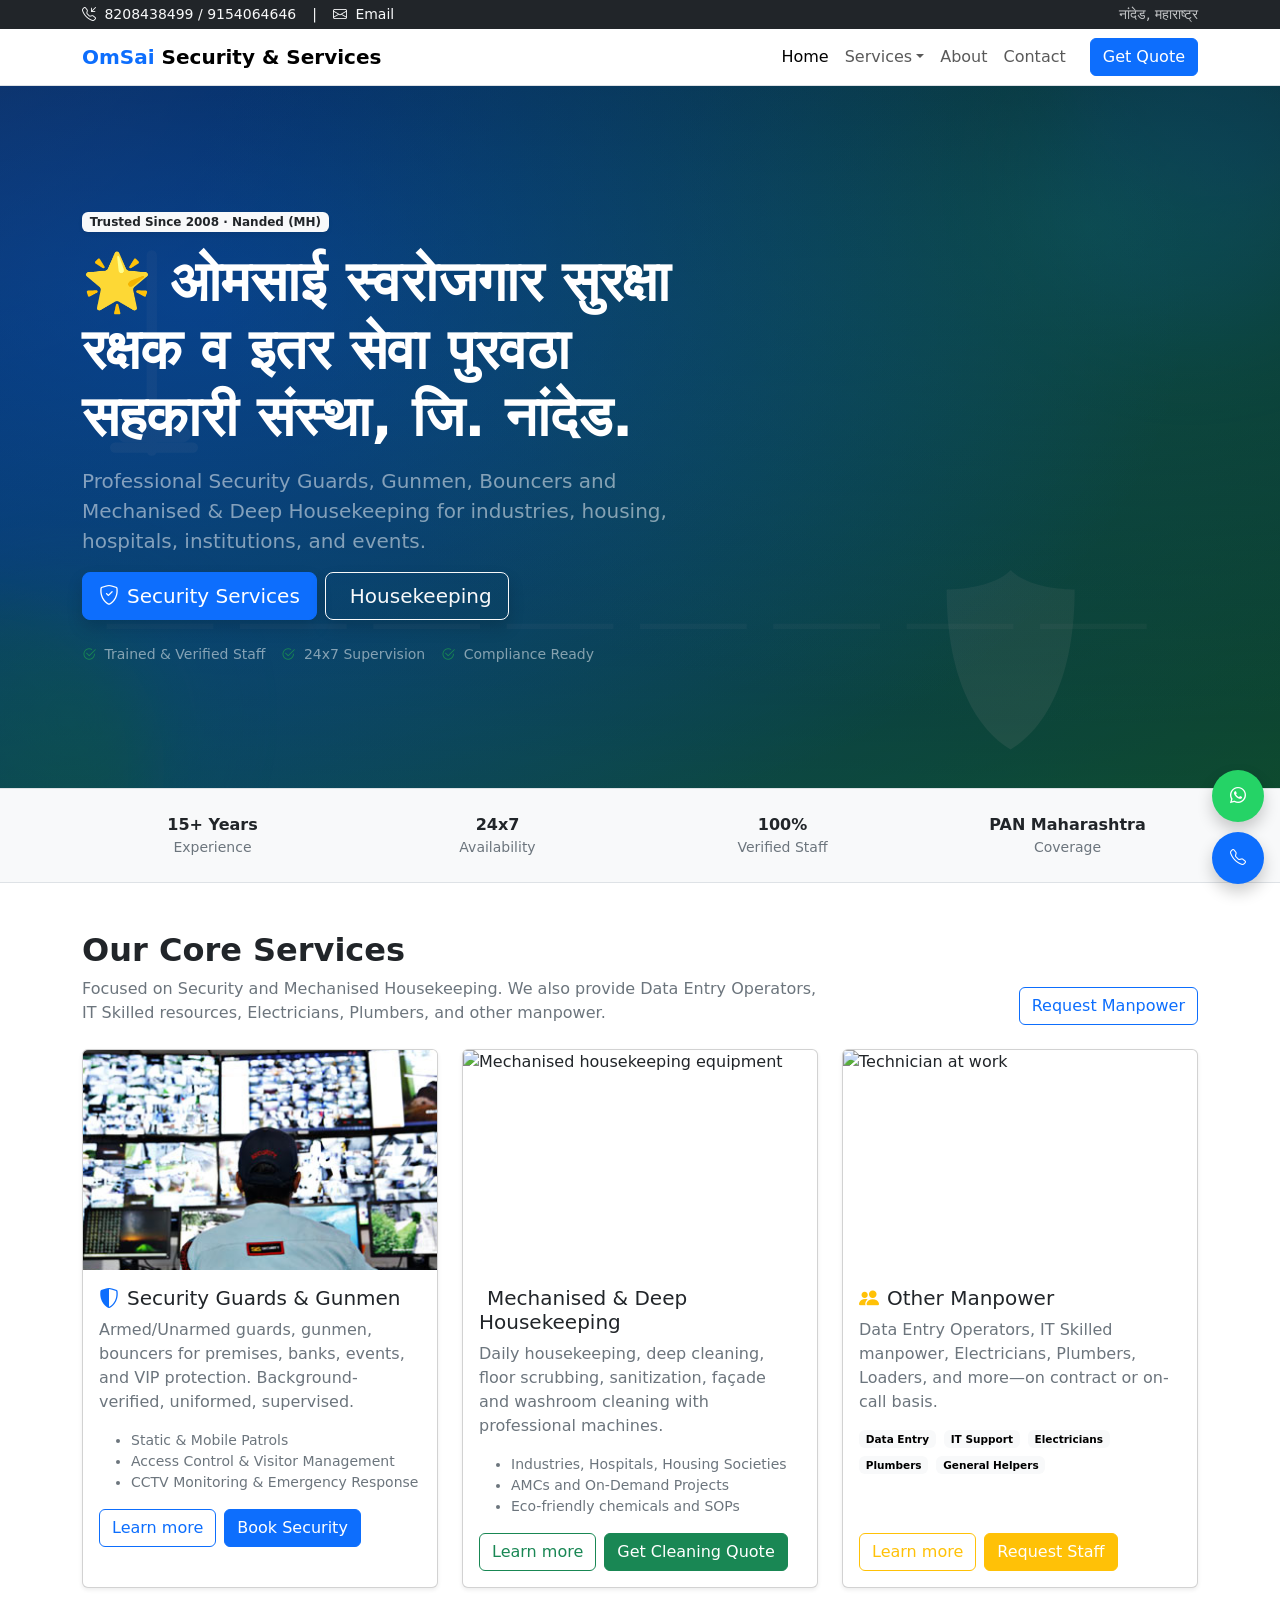
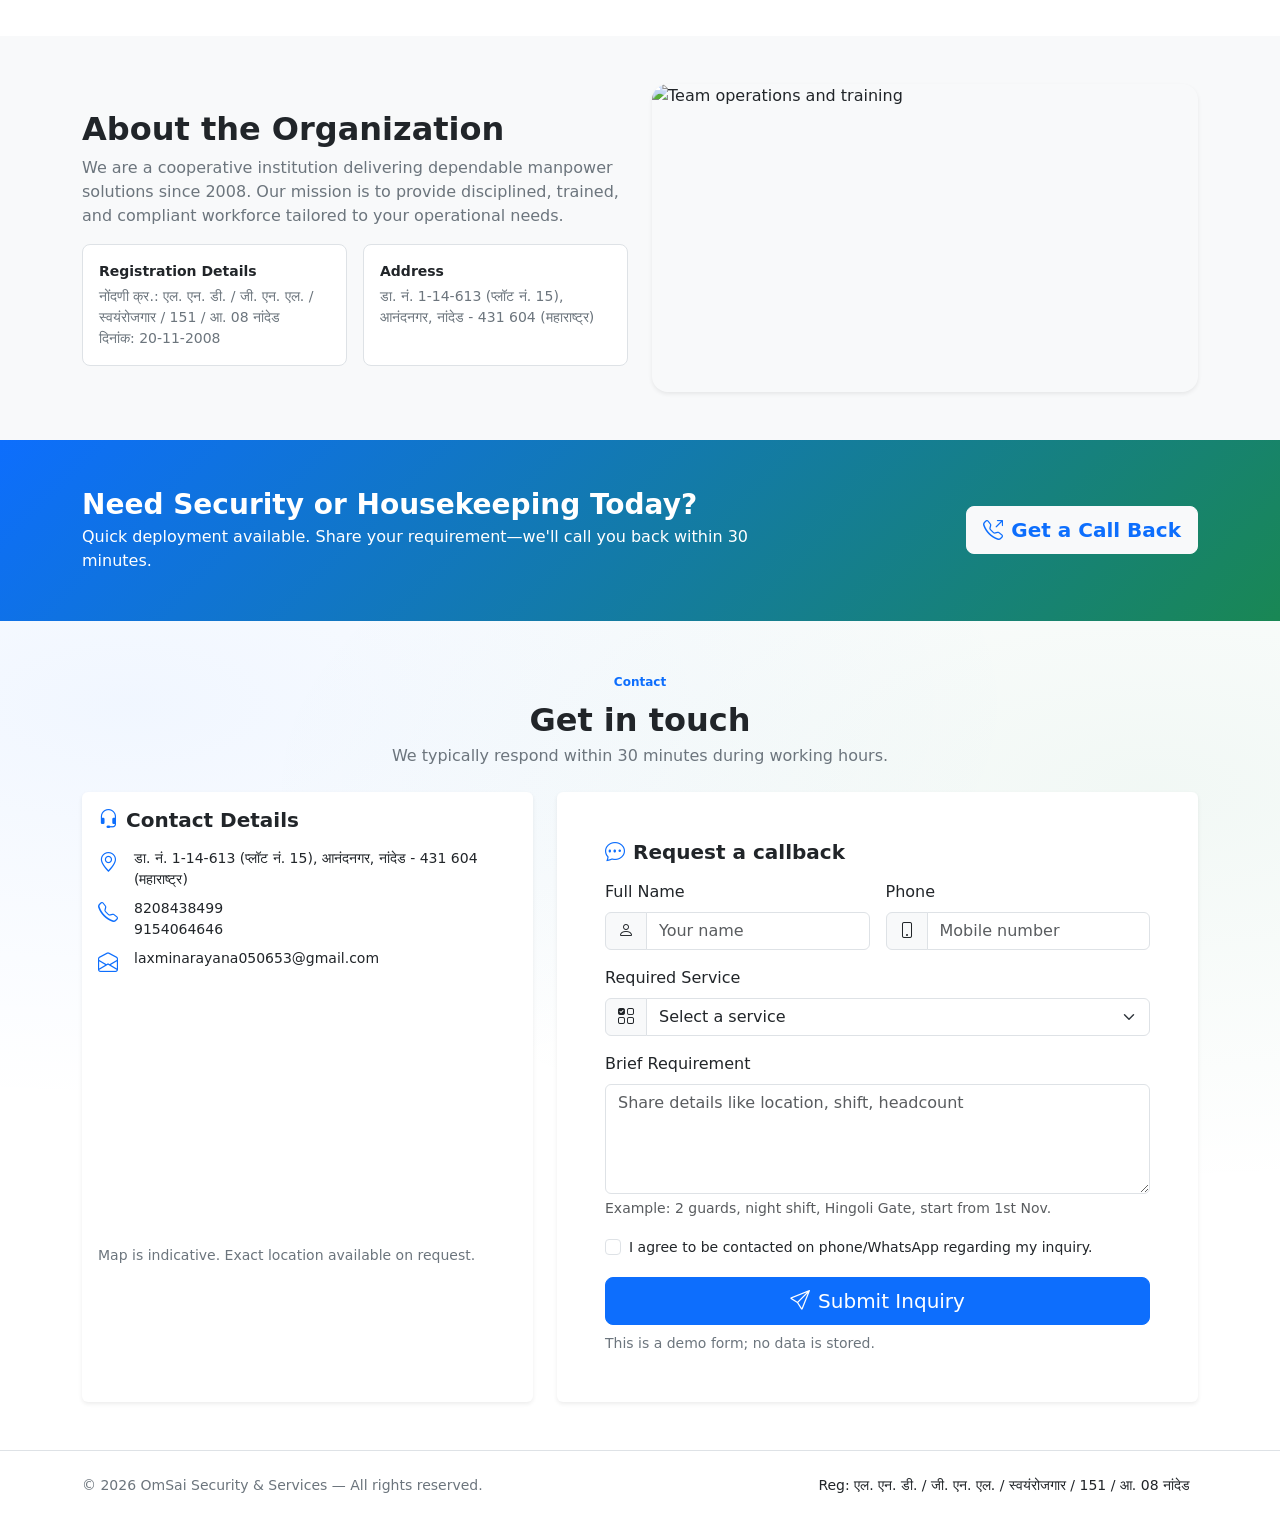
==== index.html @ 0d2f10e4 "Initial commit: OmSai Security & Services website" ====
<!doctype html>
<html lang="en">
  <head>
    <meta charset="utf-8">
    <meta name="viewport" content="width=device-width, initial-scale=1">
    <title>ओमसाई स्वरोजगार सुरक्षा रक्षक संस्था | Security & Housekeeping</title>
    <meta name="description" content="Manpower supply for Security Guards, Gunmen, Bouncers, Mechanised & Deep Housekeeping, Data Entry Operators, IT Skilled, Electricians, Plumbers, and more in Nanded, Maharashtra.">
    <meta name="author" content="OmSai Swarojgar Suraksha Rakshak Co-op, Nanded">

    <!-- Open Graph -->
    <meta property="og:title" content="ओमसाई स्वरोजगार सुरक्षा रक्षक व इतर सेवा" />
    <meta property="og:description" content="Trusted Security & Mechanised Housekeeping services. Nanded, Maharashtra." />
    <meta property="og:type" content="website" />
    <meta property="og:image" content="https://images.unsplash.com/photo-1521550837150-9a31ab7a2e66?q=80&w=1600&auto=format&fit=crop" />

    <link rel="icon" href="https://cdn.jsdelivr.net/gh/twitter/twemoji@14.0.2/assets/svg/2728.svg">

    <!-- Bootstrap CSS -->
    <link href="https://cdn.jsdelivr.net/npm/bootstrap@5.3.3/dist/css/bootstrap.min.css" rel="stylesheet" integrity="sha384-QWTKZyjpPEjISv5WaRU9OFeRpok6YctnYmDr5pNlyT2bRjXh0JMhjY6hW+ALEwIH" crossorigin="anonymous">
    <!-- Bootstrap Icons -->
    <link rel="stylesheet" href="https://cdn.jsdelivr.net/npm/bootstrap-icons@1.11.3/font/bootstrap-icons.css">
    <!-- Custom Styles -->
    <link rel="stylesheet" href="assets/css/styles.css">
  </head>
  <body>
    <!-- Top Bar -->
    <div class="bg-dark text-light small py-1">
      <div class="container d-flex flex-wrap justify-content-between align-items-center gap-2">
        <div class="d-flex align-items-center gap-3">
          <span><i class="bi bi-telephone-inbound me-1"></i> 8208438499 / 9154064646</span>
          <span class="d-none d-sm-inline">|</span>
          <a class="link-light text-decoration-none" href="mailto:laxminarayana050653@gmail.com"><i class="bi bi-envelope me-1"></i> Email</a>
        </div>
        <div class="text-end">
          <span class="opacity-75">नांदेड, महाराष्ट्र</span>
        </div>
      </div>
    </div>

    <!-- Navbar -->
    <nav class="navbar navbar-expand-lg navbar-light bg-white border-bottom sticky-top nav-glass">
      <div class="container">
        <a class="navbar-brand fw-bold" href="#">
          <span class="text-primary">OmSai</span> Security & Services
        </a>
        <button class="navbar-toggler" type="button" data-bs-toggle="collapse" data-bs-target="#nav" aria-controls="nav" aria-expanded="false" aria-label="Toggle navigation">
          <span class="navbar-toggler-icon"></span>
        </button>
        <div class="collapse navbar-collapse" id="nav">
          <ul class="navbar-nav ms-auto mb-2 mb-lg-0">
            <li class="nav-item"><a class="nav-link active" href="#home">Home</a></li>
            <li class="nav-item dropdown">
              <a class="nav-link dropdown-toggle" href="#" role="button" data-bs-toggle="dropdown" aria-expanded="false">Services</a>
              <ul class="dropdown-menu">
                <li><a class="dropdown-item" href="security.html">Security Guards & Gunmen</a></li>
                <li><a class="dropdown-item" href="housekeeping.html">Mechanised & Deep Housekeeping</a></li>
                <li><a class="dropdown-item" href="other-manpower.html">Other Manpower</a></li>
              </ul>
            </li>
            <li class="nav-item"><a class="nav-link" href="#about">About</a></li>
            <li class="nav-item"><a class="nav-link" href="#contact">Contact</a></li>
          </ul>
          <a href="#contact" class="btn btn-primary ms-lg-3">Get Quote</a>
        </div>
      </div>
    </nav>

    <!-- Hero -->
    <section id="home" class="hero position-relative overflow-hidden d-flex align-items-center">
      <div class="container position-relative">
        <div class="row align-items-center g-4">
          <div class="col-lg-8 col-xl-7">
            <span class="badge text-bg-light text-dark mb-3 shadow-sm">Trusted Since 2008 · Nanded (MH)</span>
            <h1 class="display-4 fw-bold lh-tight text-white">
              🌟 ओमसाई स्वरोजगार सुरक्षा रक्षक व इतर सेवा पुरवठा सहकारी संस्था, जि. नांदेड.
            </h1>
            <p class="lead text-white-50 mt-3">
              Professional Security Guards, Gunmen, Bouncers and Mechanised & Deep Housekeeping for industries, housing, hospitals, institutions, and events.
            </p>
            <div class="d-flex flex-wrap gap-2 mt-3">
              <a href="#services" class="btn btn-primary btn-lg shadow"><i class="bi bi-shield-check me-2"></i>Security Services</a>
              <a href="#services" class="btn btn-outline-light btn-lg shadow"><i class="bi bi-broom me-2"></i>Housekeeping</a>
            </div>
            <div class="d-flex flex-wrap gap-3 mt-4 text-white-50 small">
              <span><i class="bi bi-check2-circle text-success me-1"></i> Trained & Verified Staff</span>
              <span><i class="bi bi-check2-circle text-success me-1"></i> 24x7 Supervision</span>
              <span><i class="bi bi-check2-circle text-success me-1"></i> Compliance Ready</span>
            </div>
          </div>
        </div>
      </div>
      <div class="hero-overlay"></div>
      <div class="shape shape-1"></div>
      <div class="shape shape-2"></div>
    </section>

    <!-- Trust Bar -->
    <section class="py-4 bg-light border-top border-bottom">
      <div class="container">
        <div class="row text-center g-4">
          <div class="col-6 col-md-3"><div class="fw-bold">15+ Years</div><div class="text-secondary small">Experience</div></div>
          <div class="col-6 col-md-3"><div class="fw-bold">24x7</div><div class="text-secondary small">Availability</div></div>
          <div class="col-6 col-md-3"><div class="fw-bold">100%</div><div class="text-secondary small">Verified Staff</div></div>
          <div class="col-6 col-md-3"><div class="fw-bold">PAN Maharashtra</div><div class="text-secondary small">Coverage</div></div>
        </div>
      </div>
    </section>

    <!-- Services -->
    <section id="services" class="py-5">
      <div class="container">
        <div class="row align-items-end mb-4">
          <div class="col-lg-8">
            <h2 class="fw-bold">Our Core Services</h2>
            <p class="text-secondary mb-0">Focused on Security and Mechanised Housekeeping. We also provide Data Entry Operators, IT Skilled resources, Electricians, Plumbers, and other manpower.</p>
          </div>
          <div class="col-lg-4 text-lg-end mt-3 mt-lg-0">
            <a href="#contact" class="btn btn-outline-primary">Request Manpower</a>
          </div>
        </div>

        <div class="row g-4">
          <!-- Security -->
          <div class="col-md-6 col-xl-4">
            <div class="card h-100 shadow-sm service-card">
              <img src="assets/images/security-card-image.jpg" class="card-img-top" alt="Security guard with radio on duty">
              <div class="card-body">
                <h5 class="card-title"><i class="bi bi-shield-shaded text-primary me-2"></i>Security Guards & Gunmen</h5>
                <p class="card-text text-secondary">Armed/Unarmed guards, gunmen, bouncers for premises, banks, events, and VIP protection. Background-verified, uniformed, supervised.</p>
                <ul class="small text-secondary mb-3">
                  <li>Static & Mobile Patrols</li>
                  <li>Access Control & Visitor Management</li>
                  <li>CCTV Monitoring & Emergency Response</li>
                </ul>
                <div class="d-flex gap-2">
                  <a href="security.html" class="btn btn-outline-primary">Learn more</a>
                  <a href="#contact" class="btn btn-primary">Book Security</a>
                </div>
              </div>
            </div>
          </div>

          <!-- Housekeeping -->
          <div class="col-md-6 col-xl-4">
            <div class="card h-100 shadow-sm service-card">
              <img src="https://images.unsplash.com/photo-1581578731548-c64695cc6952?q=80&w=1600&auto=format&fit=crop" class="card-img-top" alt="Mechanised housekeeping equipment">
              <div class="card-body">
                <h5 class="card-title"><i class="bi bi-broom text-success me-2"></i>Mechanised & Deep Housekeeping</h5>
                <p class="card-text text-secondary">Daily housekeeping, deep cleaning, floor scrubbing, sanitization, façade and washroom cleaning with professional machines.</p>
                <ul class="small text-secondary mb-3">
                  <li>Industries, Hospitals, Housing Societies</li>
                  <li>AMCs and On-Demand Projects</li>
                  <li>Eco-friendly chemicals and SOPs</li>
                </ul>
                <div class="d-flex gap-2">
                  <a href="housekeeping.html" class="btn btn-outline-success">Learn more</a>
                  <a href="#contact" class="btn btn-success">Get Cleaning Quote</a>
                </div>
              </div>
            </div>
          </div>

          <!-- Other Manpower -->
          <div class="col-md-6 col-xl-4">
            <div class="card h-100 shadow-sm service-card">
              <img src="https://images.unsplash.com/photo-1503387762-592deb58ef4e?auto=format&fit=crop&w=1600&q=80" class="card-img-top" alt="Technician at work">
              <div class="card-body d-flex flex-column">
                <h5 class="card-title"><i class="bi bi-people-fill text-warning me-2"></i>Other Manpower</h5>
                <p class="card-text text-secondary">Data Entry Operators, IT Skilled manpower, Electricians, Plumbers, Loaders, and more—on contract or on-call basis.</p>
                <div class="d-flex flex-wrap gap-2 small mb-3">
                  <span class="badge text-bg-light">Data Entry</span>
                  <span class="badge text-bg-light">IT Support</span>
                  <span class="badge text-bg-light">Electricians</span>
                  <span class="badge text-bg-light">Plumbers</span>
                  <span class="badge text-bg-light">General Helpers</span>
                </div>
                <div class="mt-auto d-flex gap-2">
                  <a href="other-manpower.html" class="btn btn-outline-warning">Learn more</a>
                  <a href="#contact" class="btn btn-warning text-white">Request Staff</a>
                </div>
              </div>
            </div>
          </div>
        </div>
      </div>
    </section>

    <!-- About / Credentials -->
    <section id="about" class="py-5 bg-light">
      <div class="container">
        <div class="row g-4 align-items-center">
          <div class="col-lg-6">
            <h2 class="fw-bold">About the Organization</h2>
            <p class="text-secondary">We are a cooperative institution delivering dependable manpower solutions since 2008. Our mission is to provide disciplined, trained, and compliant workforce tailored to your operational needs.</p>
            <div class="row g-3 small">
              <div class="col-sm-6">
                <div class="p-3 rounded-3 bg-white border h-100">
                  <div class="fw-semibold">Registration Details</div>
                  <div class="text-secondary mt-1">नोंदणी क्र.: एल. एन. डी. / जी. एन. एल. / स्वयंरोजगार / 151 / आ. 08 नांदेड</div>
                  <div class="text-secondary">दिनांक: 20-11-2008</div>
                </div>
              </div>
              <div class="col-sm-6">
                <div class="p-3 rounded-3 bg-white border h-100">
                  <div class="fw-semibold">Address</div>
                  <div class="text-secondary mt-1">डा. नं. 1-14-613 (प्लॉट नं. 15), आनंदनगर, नांदेड - 431 604 (महाराष्ट्र)</div>
                </div>
              </div>
            </div>
          </div>
          <div class="col-lg-6">
            <div class="ratio ratio-16x9 rounded-4 shadow-sm">
              <img src="https://images.unsplash.com/photo-1521737604893-d14cc237f11d?auto=format&fit=crop&w=1600&q=80" class="img-fluid w-100 h-100 object-fit-cover rounded-4" alt="Team operations and training">
            </div>
          </div>
        </div>
      </div>
    </section>

    <!-- CTA -->
    <section class="py-5 position-relative text-white cta-strip">
      <div class="container">
        <div class="row align-items-center g-3">
          <div class="col-lg-8">
            <h3 class="fw-bold mb-1">Need Security or Housekeeping Today?</h3>
            <p class="mb-0">Quick deployment available. Share your requirement—we'll call you back within 30 minutes.</p>
          </div>
          <div class="col-lg-4 text-lg-end">
            <a href="#contact" class="btn btn-light btn-lg text-primary fw-semibold"><i class="bi bi-telephone-outbound me-2"></i>Get a Call Back</a>
          </div>
        </div>
      </div>
    </section>

    <!-- Contact -->
    <section id="contact" class="py-5 contact-section">
      <div class="container">
        <div class="text-center mb-4">
          <span class="badge rounded-pill text-bg-primary-subtle text-primary">Contact</span>
          <h2 class="fw-bold mt-2 mb-1">Get in touch</h2>
          <p class="text-secondary mb-0">We typically respond within 30 minutes during working hours.</p>
        </div>
        <div class="row g-4 align-items-stretch">
          <div class="col-lg-5">
            <div class="card border-0 shadow-sm h-100 card-lift">
              <div class="card-body">
                <h5 class="fw-semibold mb-3"><i class="bi bi-headset me-2 text-primary"></i>Contact Details</h5>
                <ul class="list-unstyled list-contacts small mb-4">
                  <li class="d-flex gap-3 align-items-start">
                    <i class="bi bi-geo-alt text-primary fs-5"></i>
                    <span>डा. नं. 1-14-613 (प्लॉट नं. 15), आनंदनगर, नांदेड - 431 604 (महाराष्ट्र)</span>
                  </li>
                  <li class="d-flex gap-3 align-items-start mt-2">
                    <i class="bi bi-telephone text-primary fs-5"></i>
                    <span>
                      <a href="tel:+918208438499" class="text-decoration-none">8208438499</a><br>
                      <a href="tel:+919154064646" class="text-decoration-none">9154064646</a>
                    </span>
                  </li>
                  <li class="d-flex gap-3 align-items-start mt-2">
                    <i class="bi bi-envelope-open text-primary fs-5"></i>
                    <a href="mailto:laxminarayana050653@gmail.com" class="text-decoration-none">laxminarayana050653@gmail.com</a>
                  </li>
                </ul>
                <div class="ratio ratio-16x9 rounded-3 overflow-hidden">
                  <iframe title="Nanded location" loading="lazy" referrerpolicy="no-referrer-when-downgrade" src="https://www.google.com/maps?q=Nanded%2C%20Maharashtra&output=embed"></iframe>
                </div>
                <div class="small text-secondary mt-2">Map is indicative. Exact location available on request.</div>
              </div>
            </div>
          </div>
          <div class="col-lg-7">
            <div class="card border-0 shadow-sm h-100 card-lift">
              <div class="card-body p-4 p-lg-5">
                <h5 class="fw-semibold mb-3"><i class="bi bi-chat-dots me-2 text-primary"></i>Request a callback</h5>
                <form aria-label="Inquiry form (mock)" novalidate>
                  <div class="row g-3">
                    <div class="col-md-6">
                      <label for="name" class="form-label">Full Name</label>
                      <div class="input-group">
                        <span class="input-group-text"><i class="bi bi-person"></i></span>
                        <input type="text" id="name" class="form-control" placeholder="Your name" required>
                      </div>
                    </div>
                    <div class="col-md-6">
                      <label for="phone" class="form-label">Phone</label>
                      <div class="input-group">
                        <span class="input-group-text"><i class="bi bi-phone"></i></span>
                        <input type="tel" id="phone" class="form-control" placeholder="Mobile number" required>
                      </div>
                    </div>
                    <div class="col-12">
                      <label for="service" class="form-label">Required Service</label>
                      <div class="input-group">
                        <span class="input-group-text"><i class="bi bi-ui-checks-grid"></i></span>
                        <select id="service" class="form-select" required>
                          <option value="" selected disabled>Select a service</option>
                          <option>Security Guards / Gunmen</option>
                          <option>Mechanised Housekeeping</option>
                          <option>Deep Cleaning</option>
                          <option>Data Entry Operator</option>
                          <option>IT Skilled</option>
                          <option>Electrician</option>
                          <option>Plumber</option>
                          <option>Other Manpower</option>
                        </select>
                      </div>
                    </div>
                    <div class="col-12">
                      <label for="message" class="form-label">Brief Requirement</label>
                      <textarea id="message" rows="4" class="form-control" placeholder="Share details like location, shift, headcount"></textarea>
                      <div class="form-text">Example: 2 guards, night shift, Hingoli Gate, start from 1st Nov.</div>
                    </div>
                    <div class="col-12">
                      <div class="form-check">
                        <input class="form-check-input" type="checkbox" value="" id="consent" required>
                        <label class="form-check-label small" for="consent">
                          I agree to be contacted on phone/WhatsApp regarding my inquiry.
                        </label>
                      </div>
                    </div>
                    <div class="col-12 d-grid">
                      <button class="btn btn-primary btn-lg" type="button" onclick="alert('This is a mock form. We will integrate backend later.')">
                        <i class="bi bi-send me-2"></i>Submit Inquiry
                      </button>
                      <div class="small text-secondary mt-2">This is a demo form; no data is stored.</div>
                    </div>
                  </div>
                </form>
              </div>
            </div>
          </div>
        </div>
      </div>
    </section>

    <!-- Footer -->
    <footer class="border-top py-4">
      <div class="container d-flex flex-column flex-md-row justify-content-between align-items-center gap-2">
        <div class="small text-secondary">
          © <span id="year"></span> OmSai Security & Services — All rights reserved.
        </div>
        <div class="small">
          <span class="me-2">Reg: एल. एन. डी. / जी. एन. एल. / स्वयंरोजगार / 151 / आ. 08 नांदेड</span>
        </div>
      </div>
    </footer>

    <!-- Floating Contact Buttons -->
    <div class="floating-contact">
      <a class="fab whatsapp" href="https://wa.me/918208438499" target="_blank" rel="noopener" aria-label="WhatsApp">
        <i class="bi bi-whatsapp"></i>
      </a>
      <a class="fab call" href="tel:+918208438499" aria-label="Call">
        <i class="bi bi-telephone"></i>
      </a>
    </div>

    <!-- Scripts -->
    <script src="https://cdn.jsdelivr.net/npm/bootstrap@5.3.3/dist/js/bootstrap.bundle.min.js" integrity="sha384-YvpcrYf0tY3lHB60NNkmXc5s9fDVZLESaAA55NDzOxhy9GkcIdslK1eN7N6jIeHz" crossorigin="anonymous"></script>
    <script>
      document.getElementById('year').textContent = new Date().getFullYear();
    </script>
  </body>
</html>
---- assets/css/styles.css ----
/* Custom Styles for OmSai Security & Services */

body {
  font-optical-sizing: auto;
}

.hero-bg {
  position: absolute;
  inset: 0;
  background: radial-gradient(1200px 500px at 10% 10%, rgba(13,110,253,0.08), transparent),
              radial-gradient(900px 400px at 90% 20%, rgba(25,135,84,0.08), transparent);
  pointer-events: none;
}

.hero-visual img {
  filter: saturate(1.05) contrast(1.02);
}

.service-card .card-img-top {
  height: 220px;
  object-fit: cover;
}

.cta-strip {
  background: linear-gradient(135deg, #0d6efd, #198754);
}

/* Improve focus visibility */
:focus-visible {
  outline: 3px solid rgba(13,110,253,.4);
  outline-offset: 2px;
}

/* Subtle hover elevation */
.card:hover {
  transform: translateY(-2px);
  transition: transform .2s ease, box-shadow .2s ease;
  box-shadow: 0 .5rem 1rem rgba(0,0,0,.08)!important;
}

/* Small utility tweaks */
.object-fit-cover {
  object-fit: cover;
}

/* Contact section styling */
.contact-section {
  background: radial-gradient(900px 400px at 10% 10%, rgba(13,110,253,.06), transparent),
              radial-gradient(900px 400px at 90% 20%, rgba(25,135,84,.06), transparent);
}
.card-lift {
  transition: transform .2s ease, box-shadow .2s ease;
}
.card-lift:hover {
  transform: translateY(-2px);
  box-shadow: 0 1rem 2rem rgba(0,0,0,.08)!important;
}
.list-contacts a { color: inherit; }
.list-contacts a:hover { color: #0d6efd; }

/* Modern hero */
.hero {
  min-height: 78vh;
  padding: 6rem 0;
  background-image: url('../images/hero-banner.svg');
  background-size: cover;
  background-position: center;
  position: relative;
}
.hero-overlay {
  position: absolute;
  inset: 0;
  background: radial-gradient(1000px 600px at 15% 30%, rgba(13,110,253,.35), transparent),
              radial-gradient(900px 500px at 85% 20%, rgba(25,135,84,.32), transparent),
              linear-gradient(to bottom, rgba(0,0,0,.55), rgba(0,0,0,.35));
  pointer-events: none;
  z-index: 1;
}
.shape {
  position: absolute;
  border-radius: 999px;
  filter: blur(50px);
  opacity: .35;
  z-index: 0;
}
.shape-1 { width: 300px; height: 300px; background: #0d6efd; top: -60px; right: -60px; }
.shape-2 { width: 220px; height: 220px; background: #198754; bottom: -40px; left: -40px; }

/* Glass navbar */
.nav-glass {
  background: rgba(255,255,255,.8)!important;
  backdrop-filter: saturate(120%) blur(8px);
}

/* Floating contact buttons */
.floating-contact { position: fixed; right: 16px; bottom: 16px; z-index: 1050; display: flex; flex-direction: column; gap: 10px; }
.fab { width: 52px; height: 52px; display: grid; place-items: center; border-radius: 50%; color: #fff; text-decoration: none; box-shadow: 0 .5rem 1rem rgba(0,0,0,.2); transition: transform .2s ease; }
.fab:hover { transform: translateY(-2px); }
.fab.whatsapp { background: #25D366; }
.fab.call { background: #0d6efd; }

/* Simple reveal */
@keyframes fadeUp { from { opacity: 0; transform: translateY(8px);} to { opacity: 1; transform: translateY(0);} }
.hero .badge, .hero h1, .hero p, .hero .btn, .hero .text-white-50 { animation: fadeUp .6s ease both; }
.hero h1 { animation-delay: .05s; }
.hero p { animation-delay: .15s; }
.hero .btn { animation-delay: .25s; }
.hero .text-white-50 { animation-delay: .35s; }

/* Ensure hero content sits above overlay */
.hero .container { position: relative; z-index: 2; }

/* Responsive tweaks */
@media (max-width: 576px) {
  .hero { padding: 4rem 0; min-height: 70vh; }
}

/* Sub-hero for inner pages */
.sub-hero {
  min-height: 40vh;
  padding: 3.5rem 0;
  background-image: url('../images/hero-banner.svg');
  background-size: cover;
  background-position: center;
  position: relative;
}
.breadcrumb-light .breadcrumb-item + .breadcrumb-item::before { color: rgba(255,255,255,.7); }
.breadcrumb-light .breadcrumb-item a { color: rgba(255,255,255,.85); }
.breadcrumb-light .breadcrumb-item.active { color: #fff; }
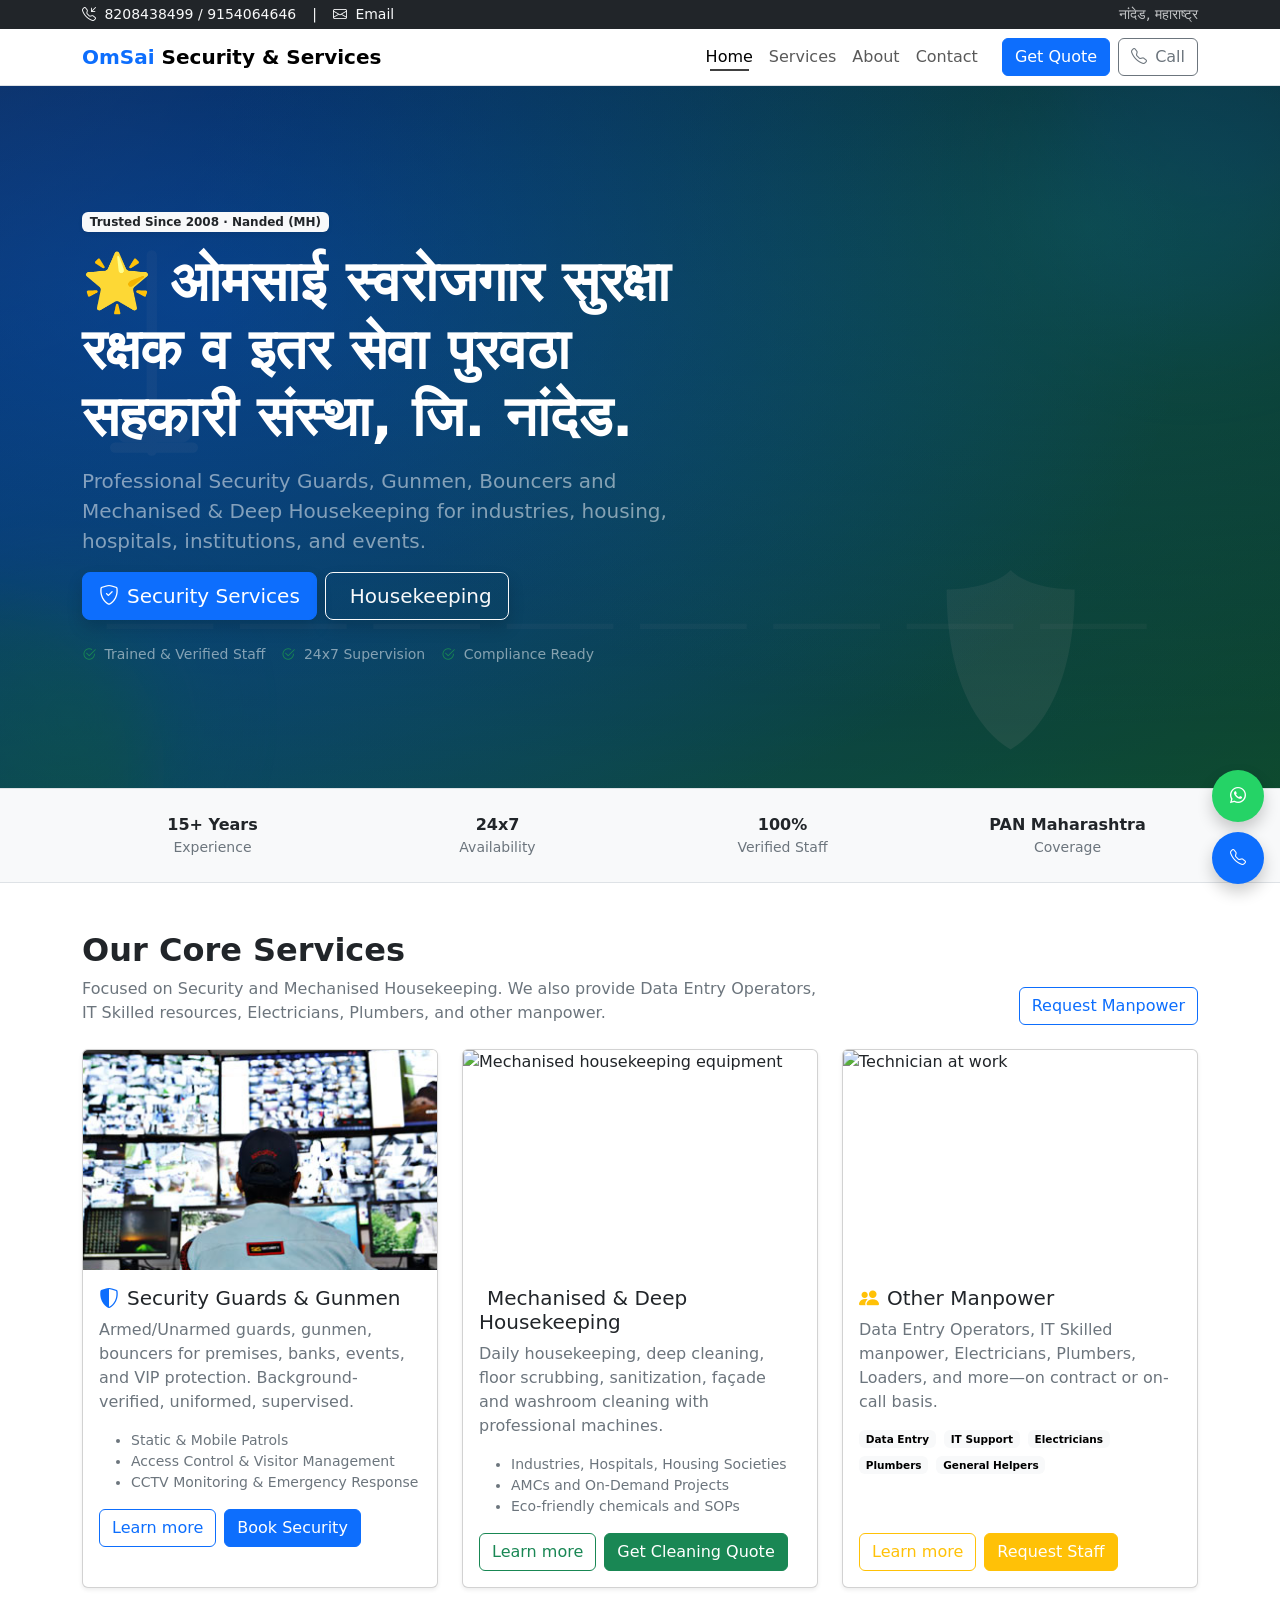
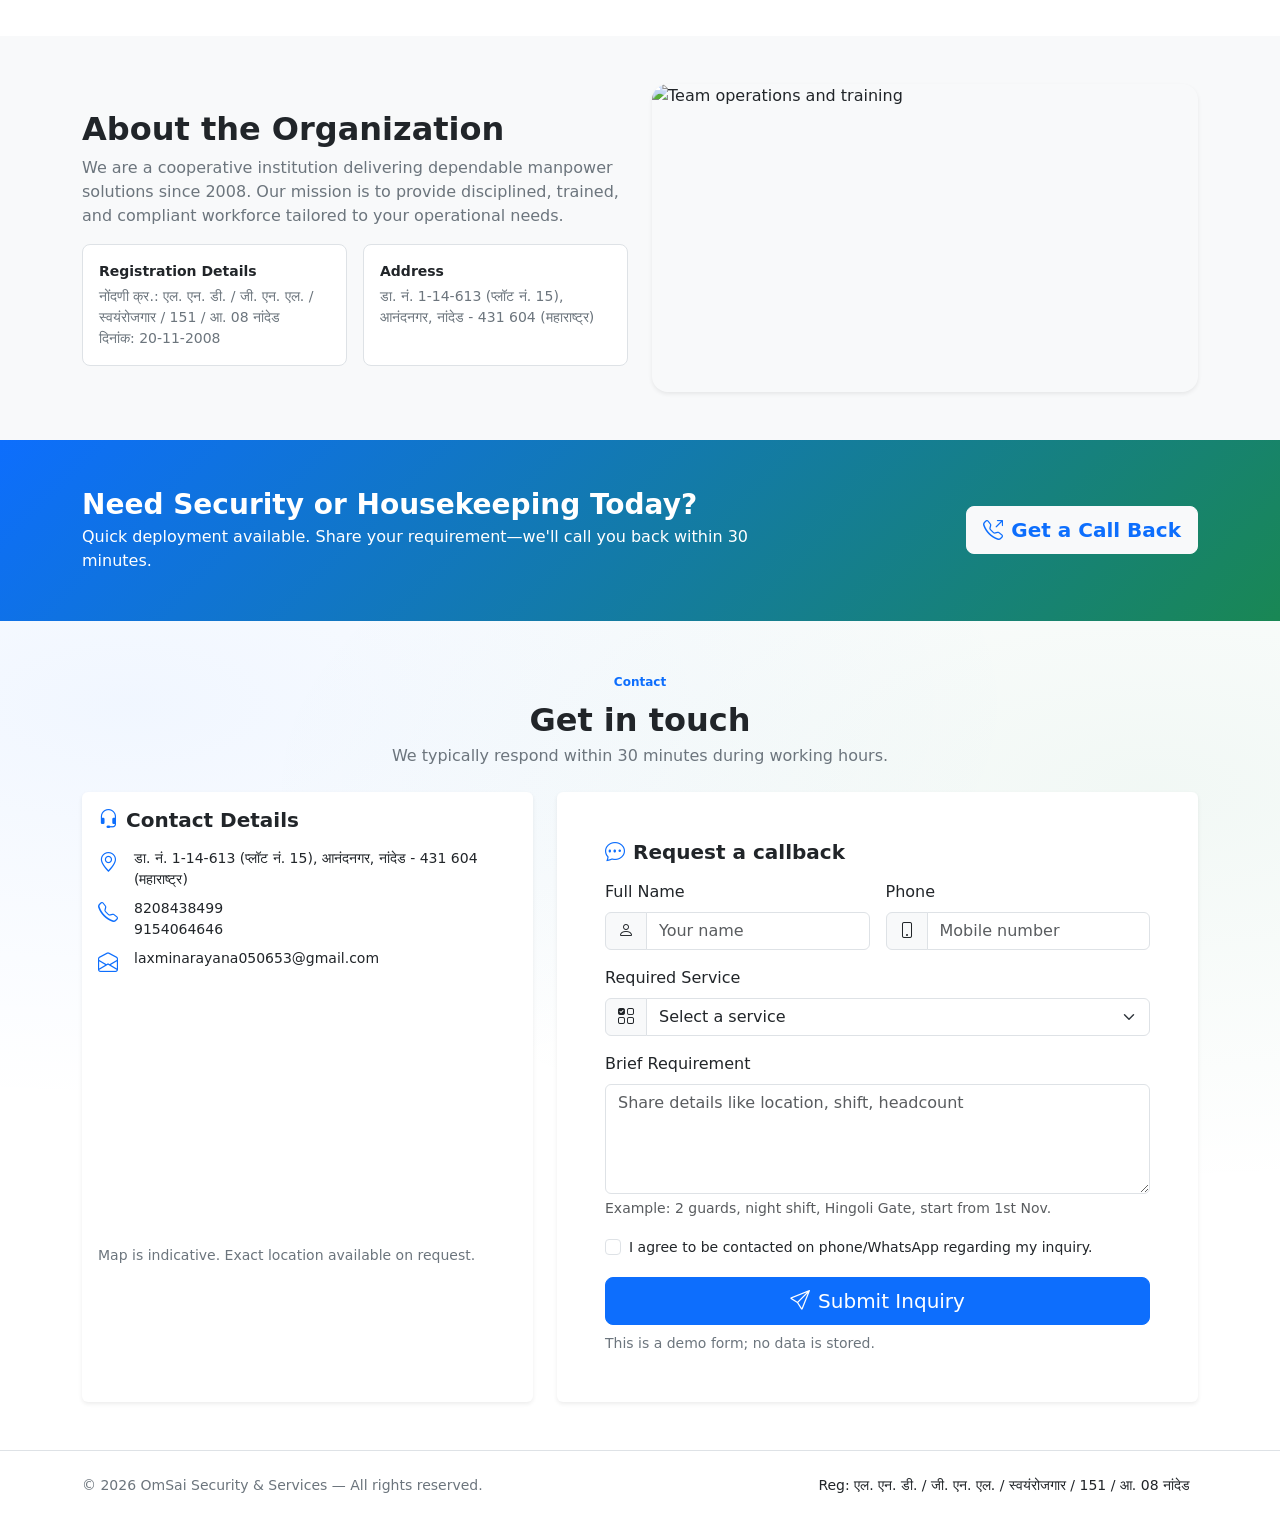
==== commit 822f333c: "Navbar UX improvements, dropdown hover fix, service pages added, local images wired" ====
--- a/index.html
+++ b/index.html
@@ -60,7 +60,10 @@
             <li class="nav-item"><a class="nav-link" href="#about">About</a></li>
             <li class="nav-item"><a class="nav-link" href="#contact">Contact</a></li>
           </ul>
-          <a href="#contact" class="btn btn-primary ms-lg-3">Get Quote</a>
+          <div class="d-flex gap-2 ms-lg-3 mt-3 mt-lg-0">
+            <a href="#contact" class="btn btn-primary">Get Quote</a>
+            <a href="tel:+918208438499" class="btn btn-outline-secondary d-none d-lg-inline-flex"><i class="bi bi-telephone me-2"></i>Call</a>
+          </div>
         </div>
       </div>
     </nav>
@@ -360,6 +363,14 @@
     <script src="https://cdn.jsdelivr.net/npm/bootstrap@5.3.3/dist/js/bootstrap.bundle.min.js" integrity="sha384-YvpcrYf0tY3lHB60NNkmXc5s9fDVZLESaAA55NDzOxhy9GkcIdslK1eN7N6jIeHz" crossorigin="anonymous"></script>
     <script>
       document.getElementById('year').textContent = new Date().getFullYear();
+      // Add shadow on scroll for navbar
+      const nav = document.querySelector('.navbar');
+      const onScroll = () => {
+        if (window.scrollY > 8) { nav.classList.add('navbar-shadow'); }
+        else { nav.classList.remove('navbar-shadow'); }
+      };
+      onScroll();
+      window.addEventListener('scroll', onScroll, { passive: true });
     </script>
   </body>
 </html>
--- a/assets/css/styles.css
+++ b/assets/css/styles.css
@@ -92,6 +92,31 @@
   backdrop-filter: saturate(120%) blur(8px);
 }
 
+/* Navbar UX improvements */
+.navbar .nav-link { position: relative; padding: .5rem .75rem; }
+.navbar .nav-link::after {
+  content: ""; position: absolute; left: .75rem; right: .75rem; bottom: .35rem;
+  height: 2px; background: currentColor; opacity: 0; transform: scaleX(.25); transform-origin: left; transition: all .2s ease;
+}
+.navbar .nav-link:hover::after,
+.navbar .nav-link.active::after { opacity: .75; transform: scaleX(1); }
+
+.navbar .dropdown-menu { border: 0; border-radius: .75rem; box-shadow: 0 .75rem 2rem rgba(0,0,0,.12); padding: .5rem; }
+.navbar .dropdown-item { border-radius: .5rem; }
+.navbar .dropdown-item:hover { background: rgba(13,110,253,.08); }
+
+.navbar-shadow { box-shadow: 0 .5rem 1rem rgba(0,0,0,.08); }
+
+/* Show dropdown on hover for desktop */
+@media (min-width: 992px) {
+  .navbar .dropdown:hover > .dropdown-menu { display: block; }
+  .navbar .dropdown-toggle:after { transition: transform .2s ease; }
+  .navbar .dropdown:hover .dropdown-toggle:after { transform: rotate(180deg); }
+}
+
+/* Ensure dropdown overlays page content */
+.navbar .dropdown-menu { z-index: 1100; }
+
 /* Floating contact buttons */
 .floating-contact { position: fixed; right: 16px; bottom: 16px; z-index: 1050; display: flex; flex-direction: column; gap: 10px; }
 .fab { width: 52px; height: 52px; display: grid; place-items: center; border-radius: 50%; color: #fff; text-decoration: none; box-shadow: 0 .5rem 1rem rgba(0,0,0,.2); transition: transform .2s ease; }
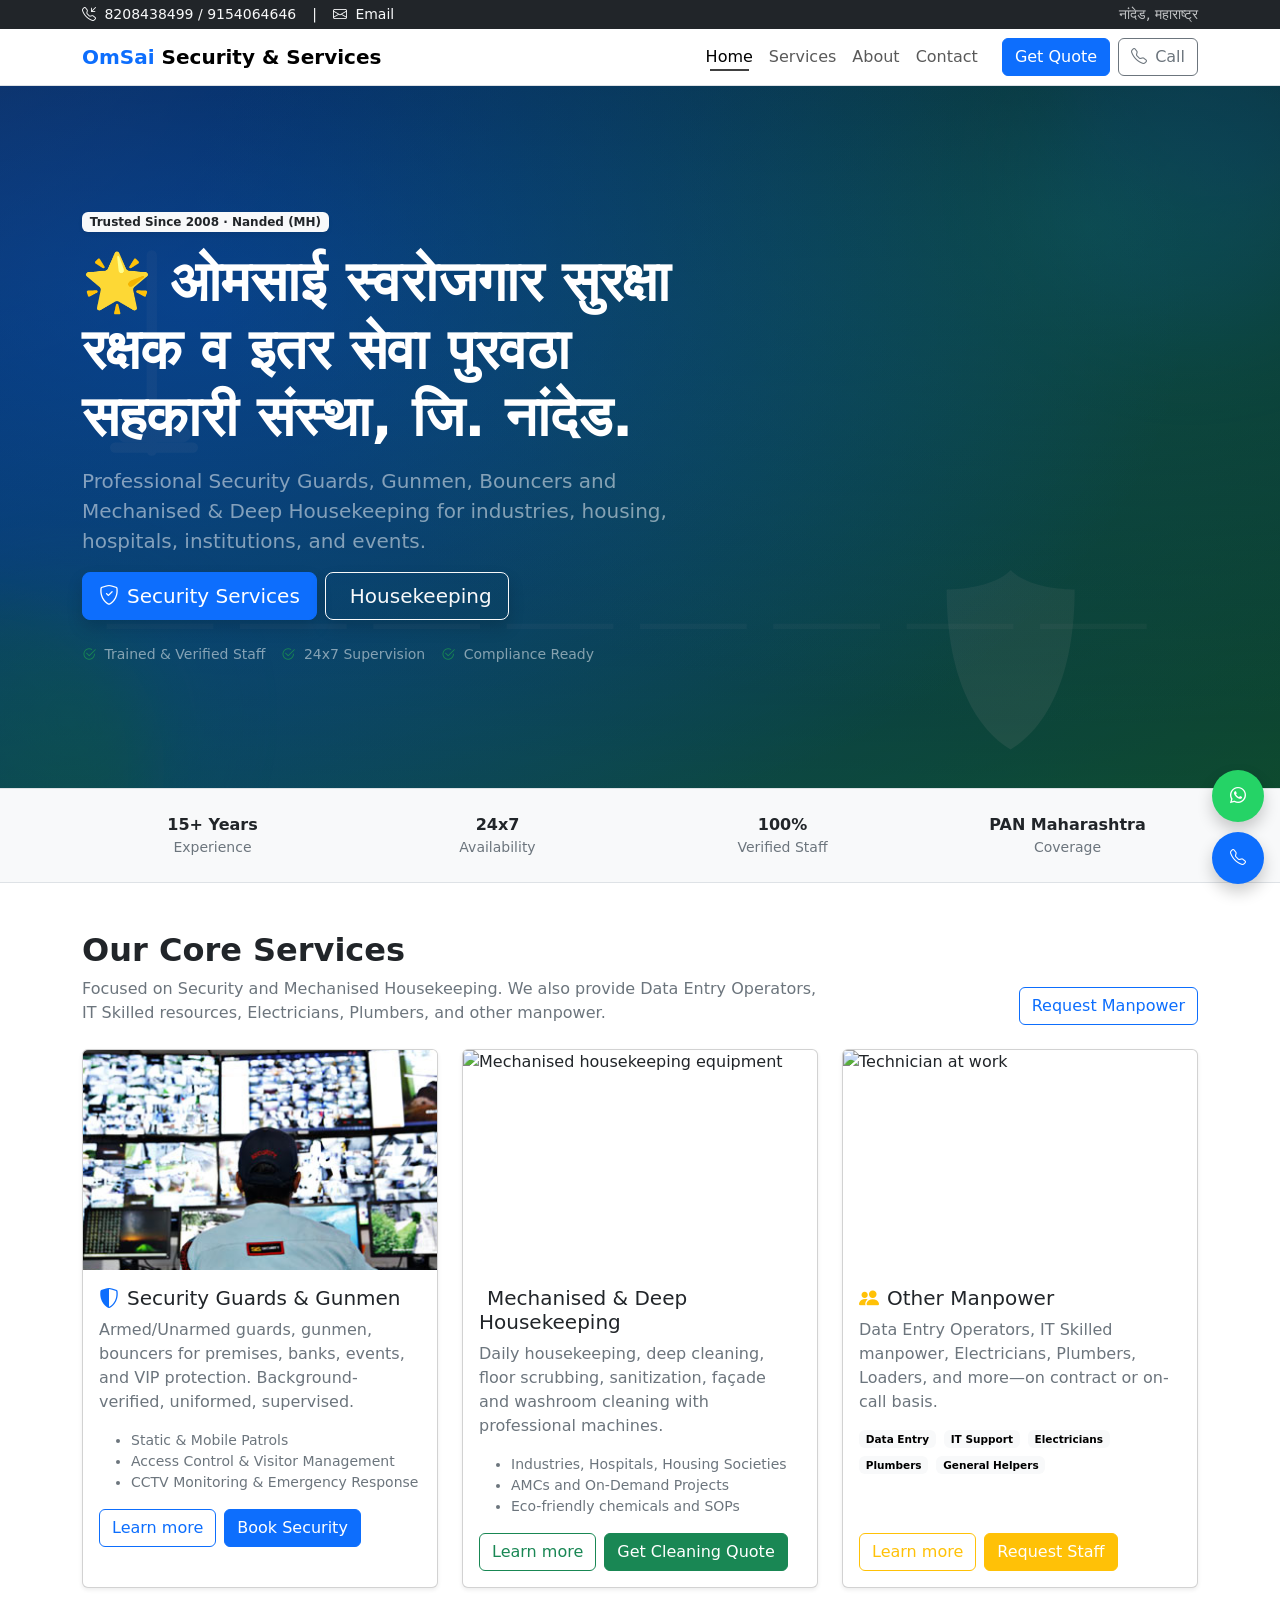
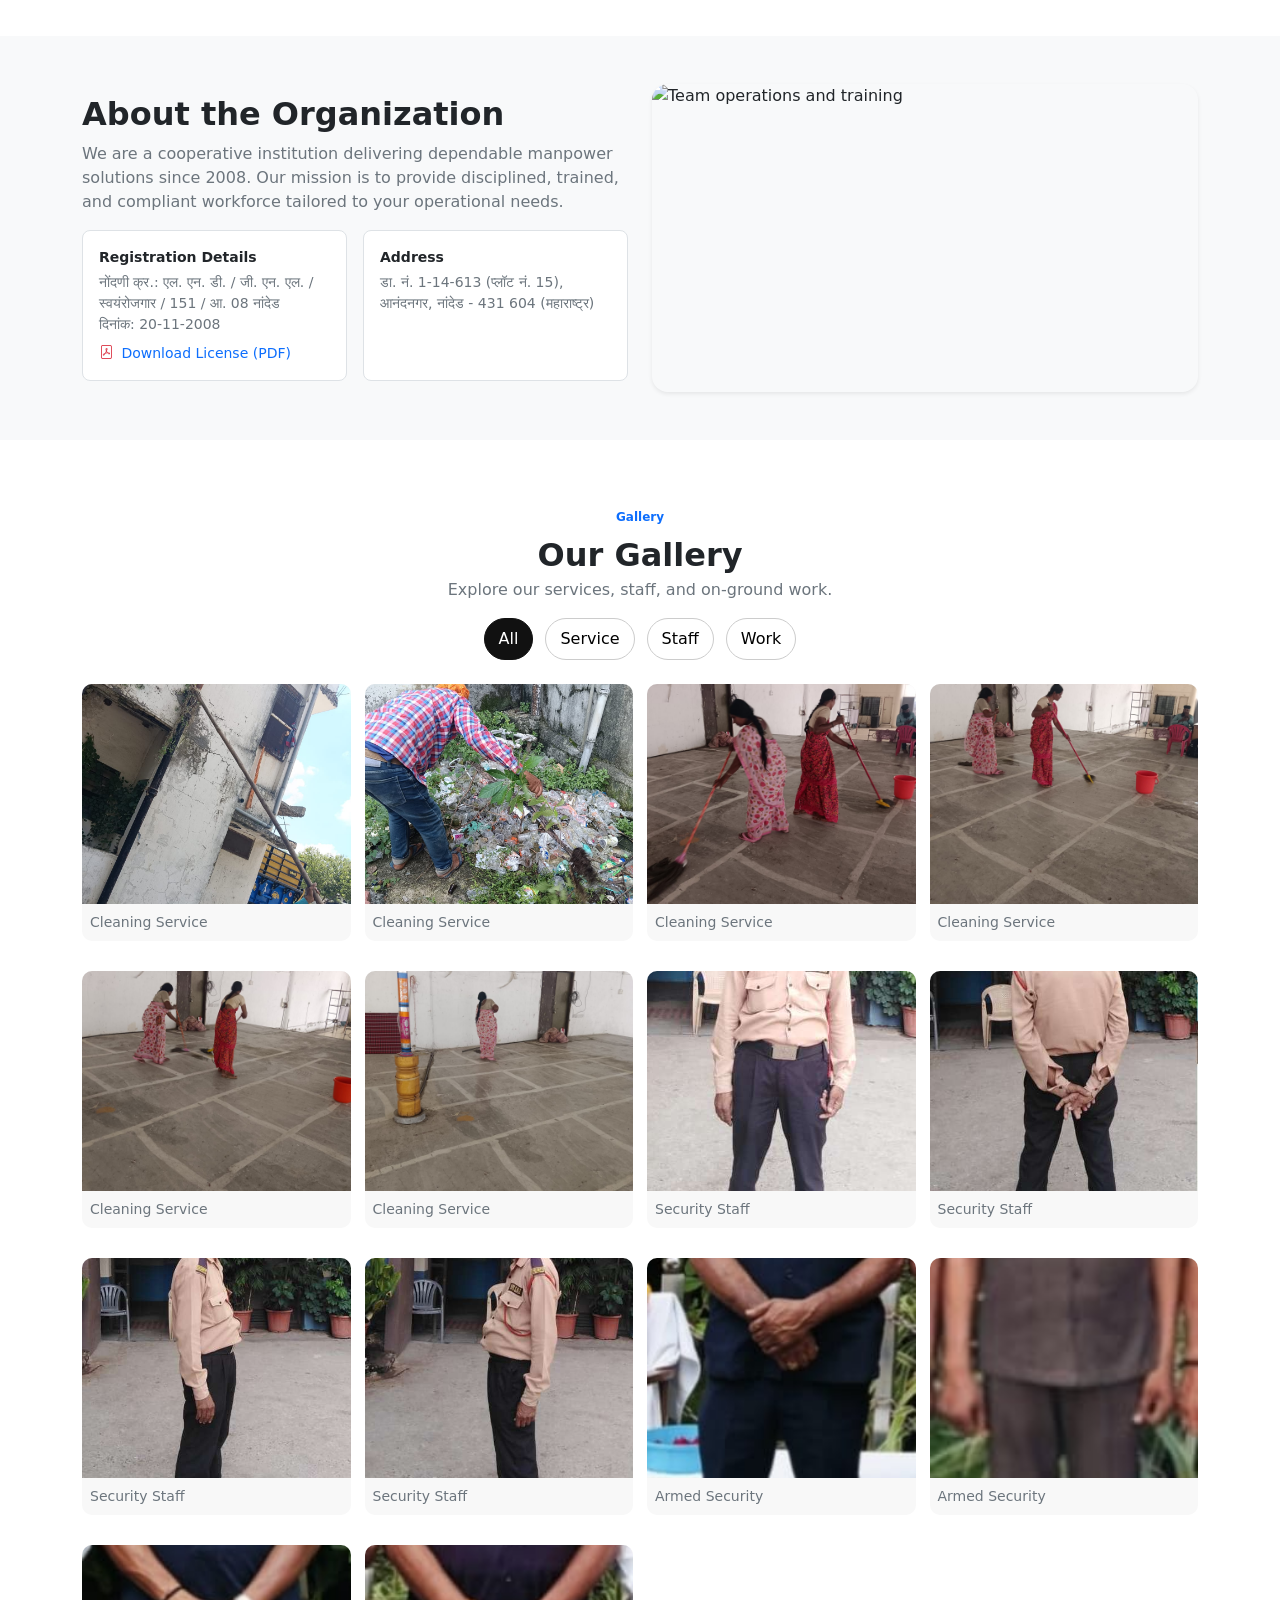
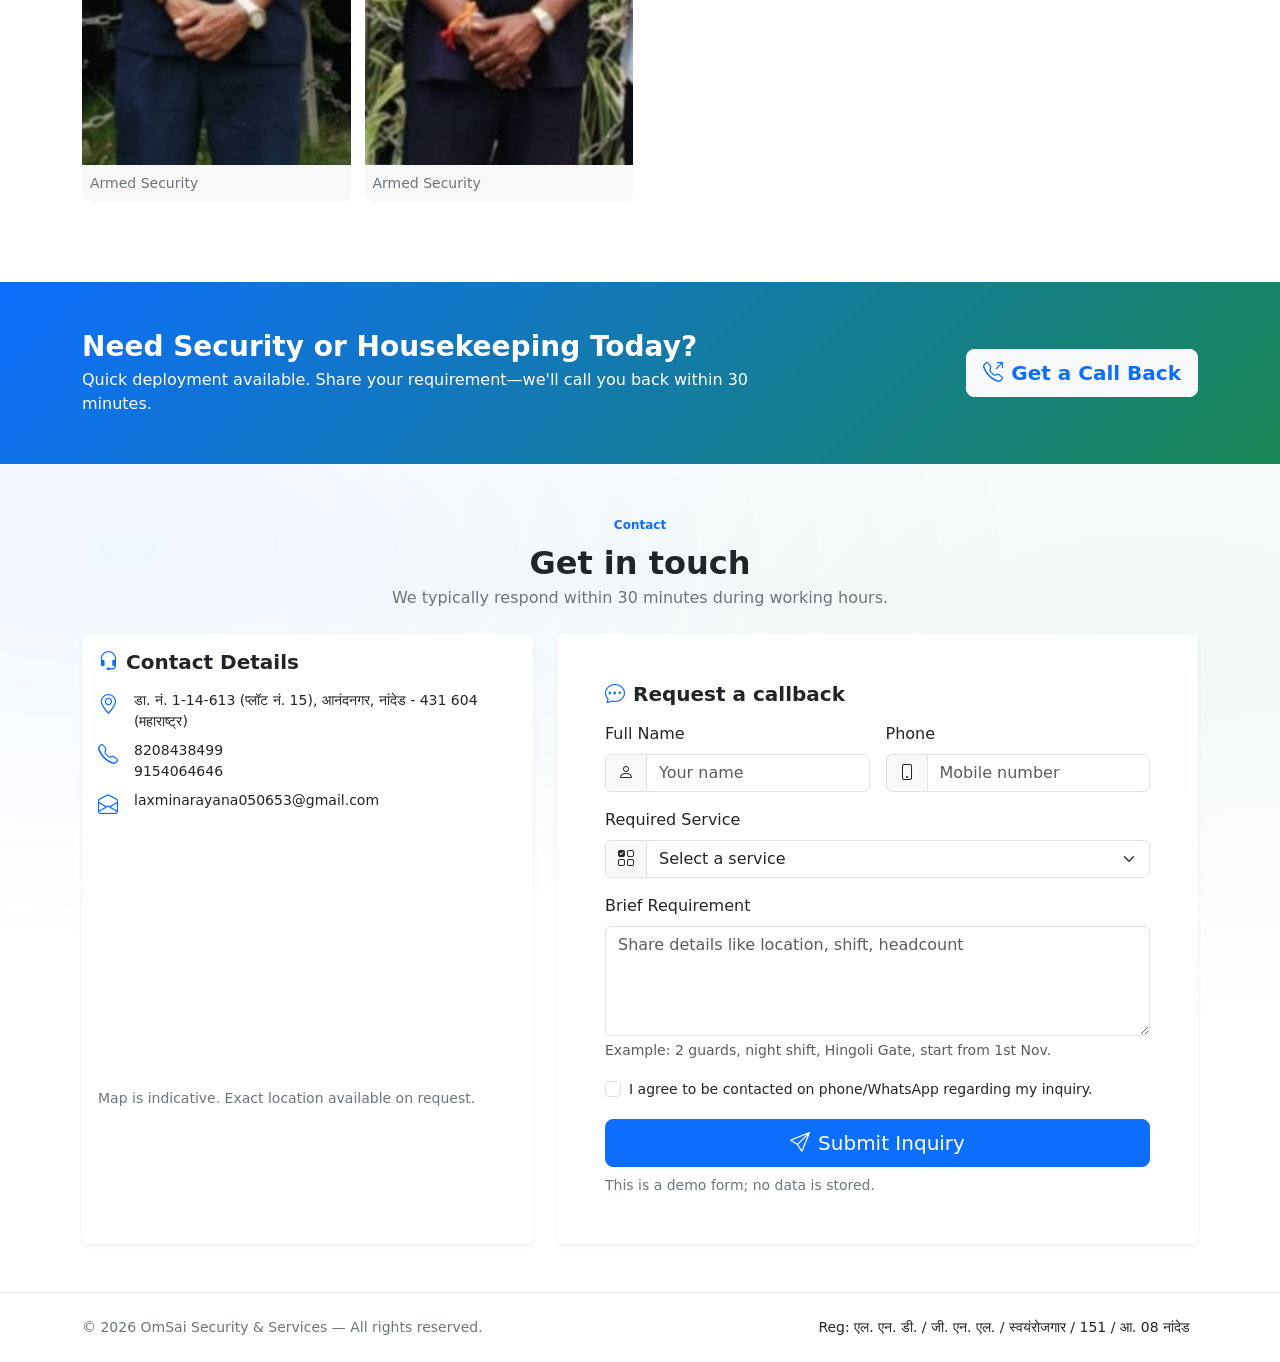
==== commit b06d508e: "Add filterable gallery with lightbox; wire images; move license link to About; add footer cleanup" ====
--- a/index.html
+++ b/index.html
@@ -21,6 +21,21 @@
     <link rel="stylesheet" href="https://cdn.jsdelivr.net/npm/bootstrap-icons@1.11.3/font/bootstrap-icons.css">
     <!-- Custom Styles -->
     <link rel="stylesheet" href="assets/css/styles.css">
+    <style>
+      .gallery-section { padding: 64px 0; }
+      .gallery-filters { display:flex; gap:12px; margin:16px 0 24px; flex-wrap:wrap; }
+      .filter-btn { padding:8px 14px; border:1px solid #ccc; background:#fff; border-radius:999px; cursor:pointer; }
+      .filter-btn.is-active { background:#111; color:#fff; border-color:#111; }
+      .gallery-grid { display:grid; grid-template-columns:repeat(auto-fill, minmax(220px, 1fr)); gap:14px; }
+      .gallery-item { overflow:hidden; border-radius:10px; background:#f8f8f8; }
+      .gallery-item img { width:100%; height:220px; object-fit:cover; display:block; transition:transform .25s ease; }
+      .gallery-item:hover img { transform:scale(1.04); }
+      .lightbox { width:min(92vw, 1000px); border:none; padding:0; }
+      .lightbox::backdrop { background:rgba(0,0,0,.7); }
+      .lightbox-img { width:100%; height:auto; display:block; }
+      .lightbox-close { position:absolute; top:10px; right:14px; background:#000; color:#fff; border:none; border-radius:50%; width:36px; height:36px; cursor:pointer; }
+      .hidden { display:none !important; }
+    </style>
   </head>
   <body>
     <!-- Top Bar -->
@@ -201,6 +216,11 @@
                   <div class="fw-semibold">Registration Details</div>
                   <div class="text-secondary mt-1">नोंदणी क्र.: एल. एन. डी. / जी. एन. एल. / स्वयंरोजगार / 151 / आ. 08 नांदेड</div>
                   <div class="text-secondary">दिनांक: 20-11-2008</div>
+                  <div class="mt-2">
+                    <a class="text-decoration-none" href="assets/license.pdf" target="_blank" rel="noopener">
+                      <i class="bi bi-file-pdf text-danger me-1"></i> Download License (PDF)
+                    </a>
+                  </div>
                 </div>
               </div>
               <div class="col-sm-6">
@@ -217,6 +237,92 @@
             </div>
           </div>
         </div>
+      </div>
+    </section>
+
+    <!-- Gallery -->
+    <section id="gallery" class="gallery-section" aria-label="Service Gallery">
+      <div class="container">
+        <div class="text-center mb-3">
+          <span class="badge rounded-pill text-bg-primary-subtle text-primary">Gallery</span>
+          <h2 class="fw-bold mt-2 mb-1">Our Gallery</h2>
+          <p class="text-secondary mb-0">Explore our services, staff, and on-ground work.</p>
+        </div>
+        <div class="gallery-filters d-flex justify-content-center" role="tablist" aria-label="Gallery Categories">
+          <button class="filter-btn is-active" data-filter="all" role="tab" aria-selected="true">All</button>
+          <button class="filter-btn" data-filter="service" role="tab">Service</button>
+          <button class="filter-btn" data-filter="staff" role="tab">Staff</button>
+          <button class="filter-btn" data-filter="work" role="tab">Work</button>
+        </div>
+        <div class="gallery-grid">
+          <!-- Work: cleaning-images -->
+          <figure class="gallery-item" data-category="work">
+            <img src="assets/images/cleaning-images/WhatsApp Image 2025-10-31 at 11.48.38 AM.jpeg" alt="Cleaning service work" loading="lazy">
+            <figcaption class="p-2 small text-secondary">Cleaning Service</figcaption>
+          </figure>
+          <figure class="gallery-item" data-category="work">
+            <img src="assets/images/cleaning-images/WhatsApp Image 2025-10-31 at 11.48.38 AM (1).jpeg" alt="Cleaning service work" loading="lazy">
+            <figcaption class="p-2 small text-secondary">Cleaning Service</figcaption>
+          </figure>
+          <figure class="gallery-item" data-category="work">
+            <img src="assets/images/cleaning-images/WhatsApp Image 2025-10-31 at 11.48.39 AM.jpeg" alt="Cleaning service work" loading="lazy">
+            <figcaption class="p-2 small text-secondary">Cleaning Service</figcaption>
+          </figure>
+          <figure class="gallery-item" data-category="work">
+            <img src="assets/images/cleaning-images/WhatsApp Image 2025-10-31 at 11.48.39 AM (1).jpeg" alt="Cleaning service work" loading="lazy">
+            <figcaption class="p-2 small text-secondary">Cleaning Service</figcaption>
+          </figure>
+          <figure class="gallery-item" data-category="work">
+            <img src="assets/images/cleaning-images/WhatsApp Image 2025-10-31 at 11.48.39 AM (2).jpeg" alt="Cleaning service work" loading="lazy">
+            <figcaption class="p-2 small text-secondary">Cleaning Service</figcaption>
+          </figure>
+          <figure class="gallery-item" data-category="work">
+            <img src="assets/images/cleaning-images/WhatsApp Image 2025-10-31 at 11.48.40 AM.jpeg" alt="Cleaning service work" loading="lazy">
+            <figcaption class="p-2 small text-secondary">Cleaning Service</figcaption>
+          </figure>
+
+          <!-- Staff: Gaurd-uniform-pic -->
+          <figure class="gallery-item" data-category="staff">
+            <img src="assets/images/Gaurd-uniform-pic/0.jpg" alt="Uniformed security staff" loading="lazy">
+            <figcaption class="p-2 small text-secondary">Security Staff</figcaption>
+          </figure>
+          <figure class="gallery-item" data-category="staff">
+            <img src="assets/images/Gaurd-uniform-pic/1.jpg" alt="Uniformed security staff" loading="lazy">
+            <figcaption class="p-2 small text-secondary">Security Staff</figcaption>
+          </figure>
+          <figure class="gallery-item" data-category="staff">
+            <img src="assets/images/Gaurd-uniform-pic/2.jpg" alt="Uniformed security staff" loading="lazy">
+            <figcaption class="p-2 small text-secondary">Security Staff</figcaption>
+          </figure>
+          <figure class="gallery-item" data-category="staff">
+            <img src="assets/images/Gaurd-uniform-pic/3.jpg" alt="Uniformed security staff" loading="lazy">
+            <figcaption class="p-2 small text-secondary">Security Staff</figcaption>
+          </figure>
+
+          <!-- Service: gun-man -->
+          <figure class="gallery-item" data-category="service">
+            <img src="assets/images/gun-man/WhatsApp Image 2025-10-31 at 2.31.53 PM.jpeg" alt="Armed security service" loading="lazy">
+            <figcaption class="p-2 small text-secondary">Armed Security</figcaption>
+          </figure>
+          <figure class="gallery-item" data-category="service">
+            <img src="assets/images/gun-man/WhatsApp Image 2025-10-31 at 2.31.53 PM (1).jpeg" alt="Armed security service" loading="lazy">
+            <figcaption class="p-2 small text-secondary">Armed Security</figcaption>
+          </figure>
+          <figure class="gallery-item" data-category="service">
+            <img src="assets/images/gun-man/WhatsApp Image 2025-10-31 at 2.31.53 PM (2).jpeg" alt="Armed security service" loading="lazy">
+            <figcaption class="p-2 small text-secondary">Armed Security</figcaption>
+          </figure>
+          <figure class="gallery-item" data-category="service">
+            <img src="assets/images/gun-man/WhatsApp Image 2025-10-31 at 2.31.54 PM.jpeg" alt="Armed security service" loading="lazy">
+            <figcaption class="p-2 small text-secondary">Armed Security</figcaption>
+          </figure>
+        </div>
+
+        <!-- Lightbox -->
+        <dialog class="lightbox" aria-label="Image preview">
+          <img class="lightbox-img" alt="">
+          <button class="lightbox-close" aria-label="Close">×</button>
+        </dialog>
       </div>
     </section>
 
@@ -372,6 +478,46 @@
       onScroll();
       window.addEventListener('scroll', onScroll, { passive: true });
     </script>
+    <script>
+      (function(){
+        const buttons = document.querySelectorAll('.filter-btn');
+        const items = document.querySelectorAll('.gallery-item');
+        const grid = document.querySelector('.gallery-grid');
+        const dlg = document.querySelector('.lightbox');
+        const dlgImg = document.querySelector('.lightbox-img');
+        const closeBtn = document.querySelector('.lightbox-close');
+
+        if (buttons.length) {
+          buttons.forEach(btn => btn.addEventListener('click', () => {
+            buttons.forEach(b => b.classList.remove('is-active'));
+            btn.classList.add('is-active');
+            const f = btn.dataset.filter;
+            const currentItems = document.querySelectorAll('.gallery-item');
+            currentItems.forEach(it => {
+              const show = f === 'all' || it.dataset.category === f;
+              it.classList.toggle('hidden', !show);
+            });
+          }));
+        }
+
+        if (grid) {
+          grid.addEventListener('click', function(e){
+            const img = e.target.closest('img');
+            if (!img) return;
+            dlgImg.src = img.getAttribute('src');
+            dlgImg.alt = img.getAttribute('alt') || '';
+            if (typeof dlg.showModal === 'function') {
+              dlg.showModal();
+            }
+          });
+        }
+
+        if (closeBtn && dlg) {
+          closeBtn.addEventListener('click', () => dlg.close());
+          dlg.addEventListener('click', e => { if (e.target === dlg) dlg.close(); });
+        }
+      })();
+    </script>
   </body>
 </html>
 
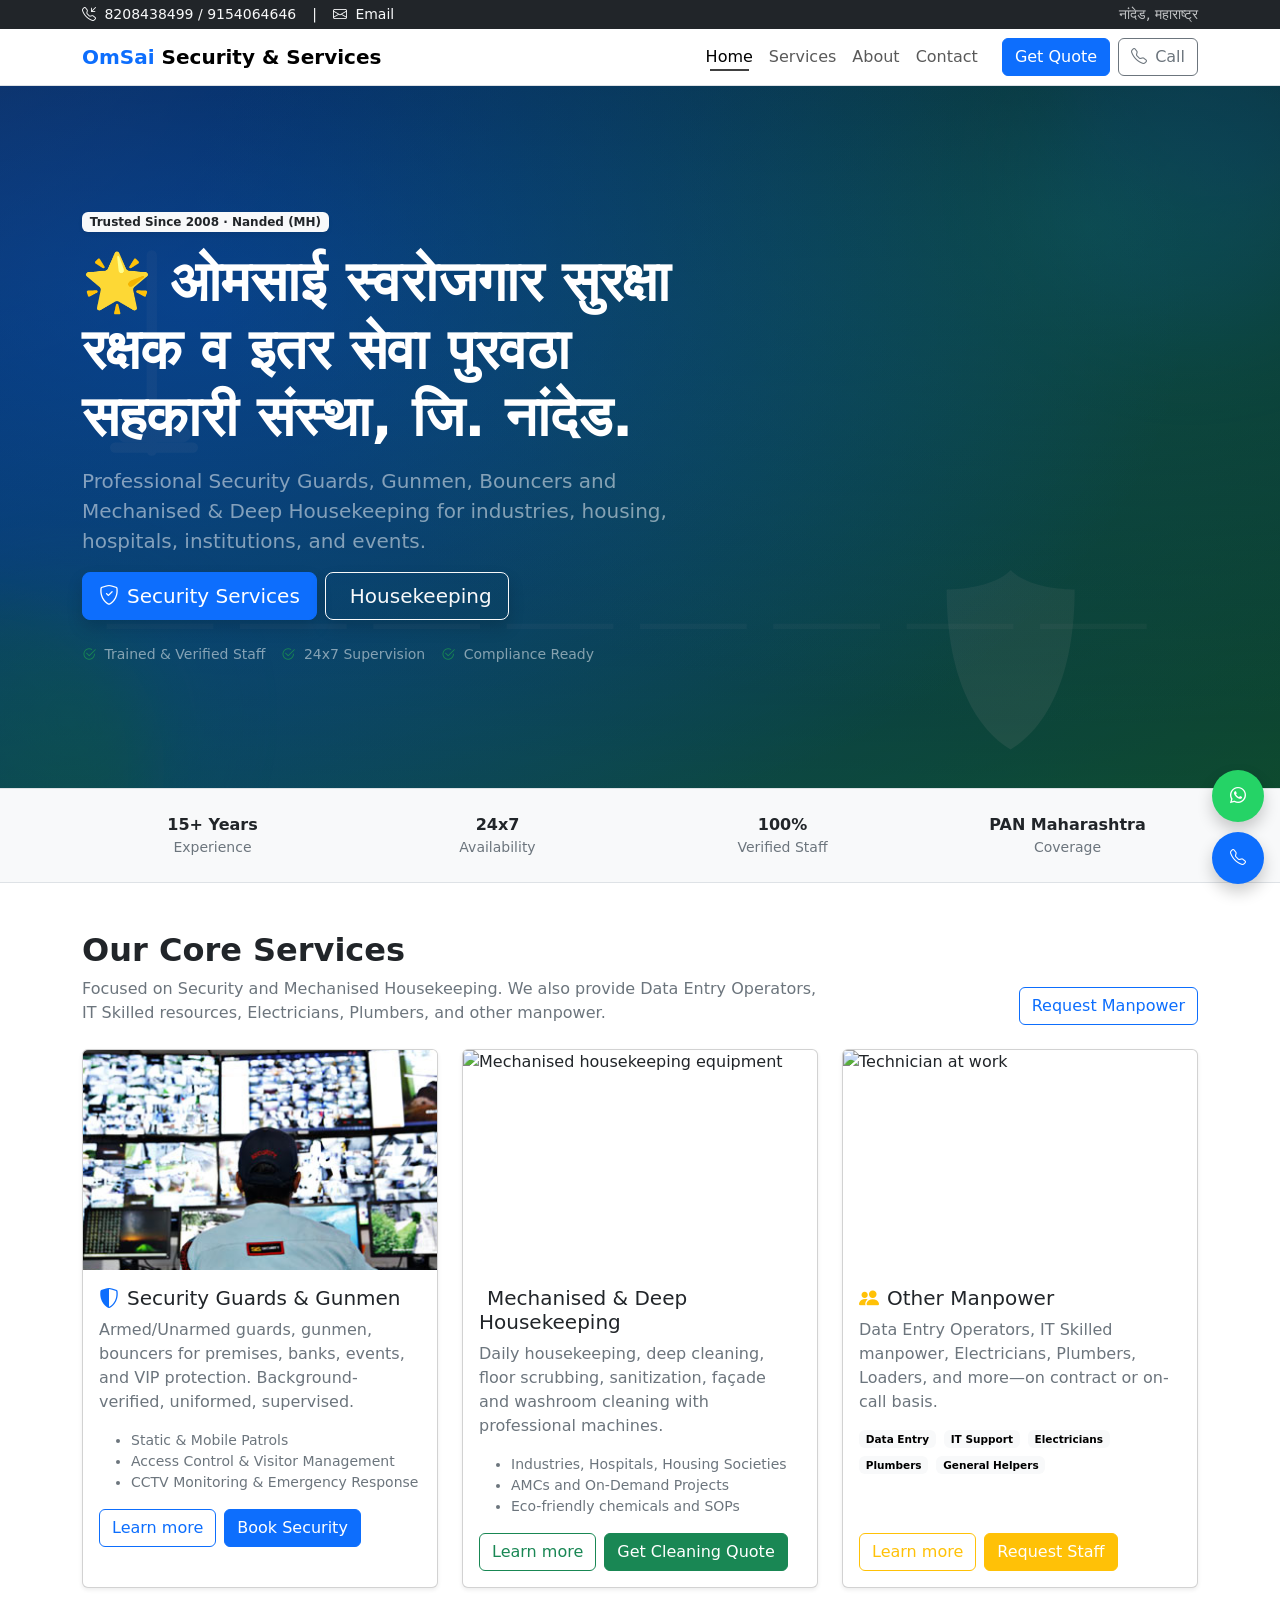
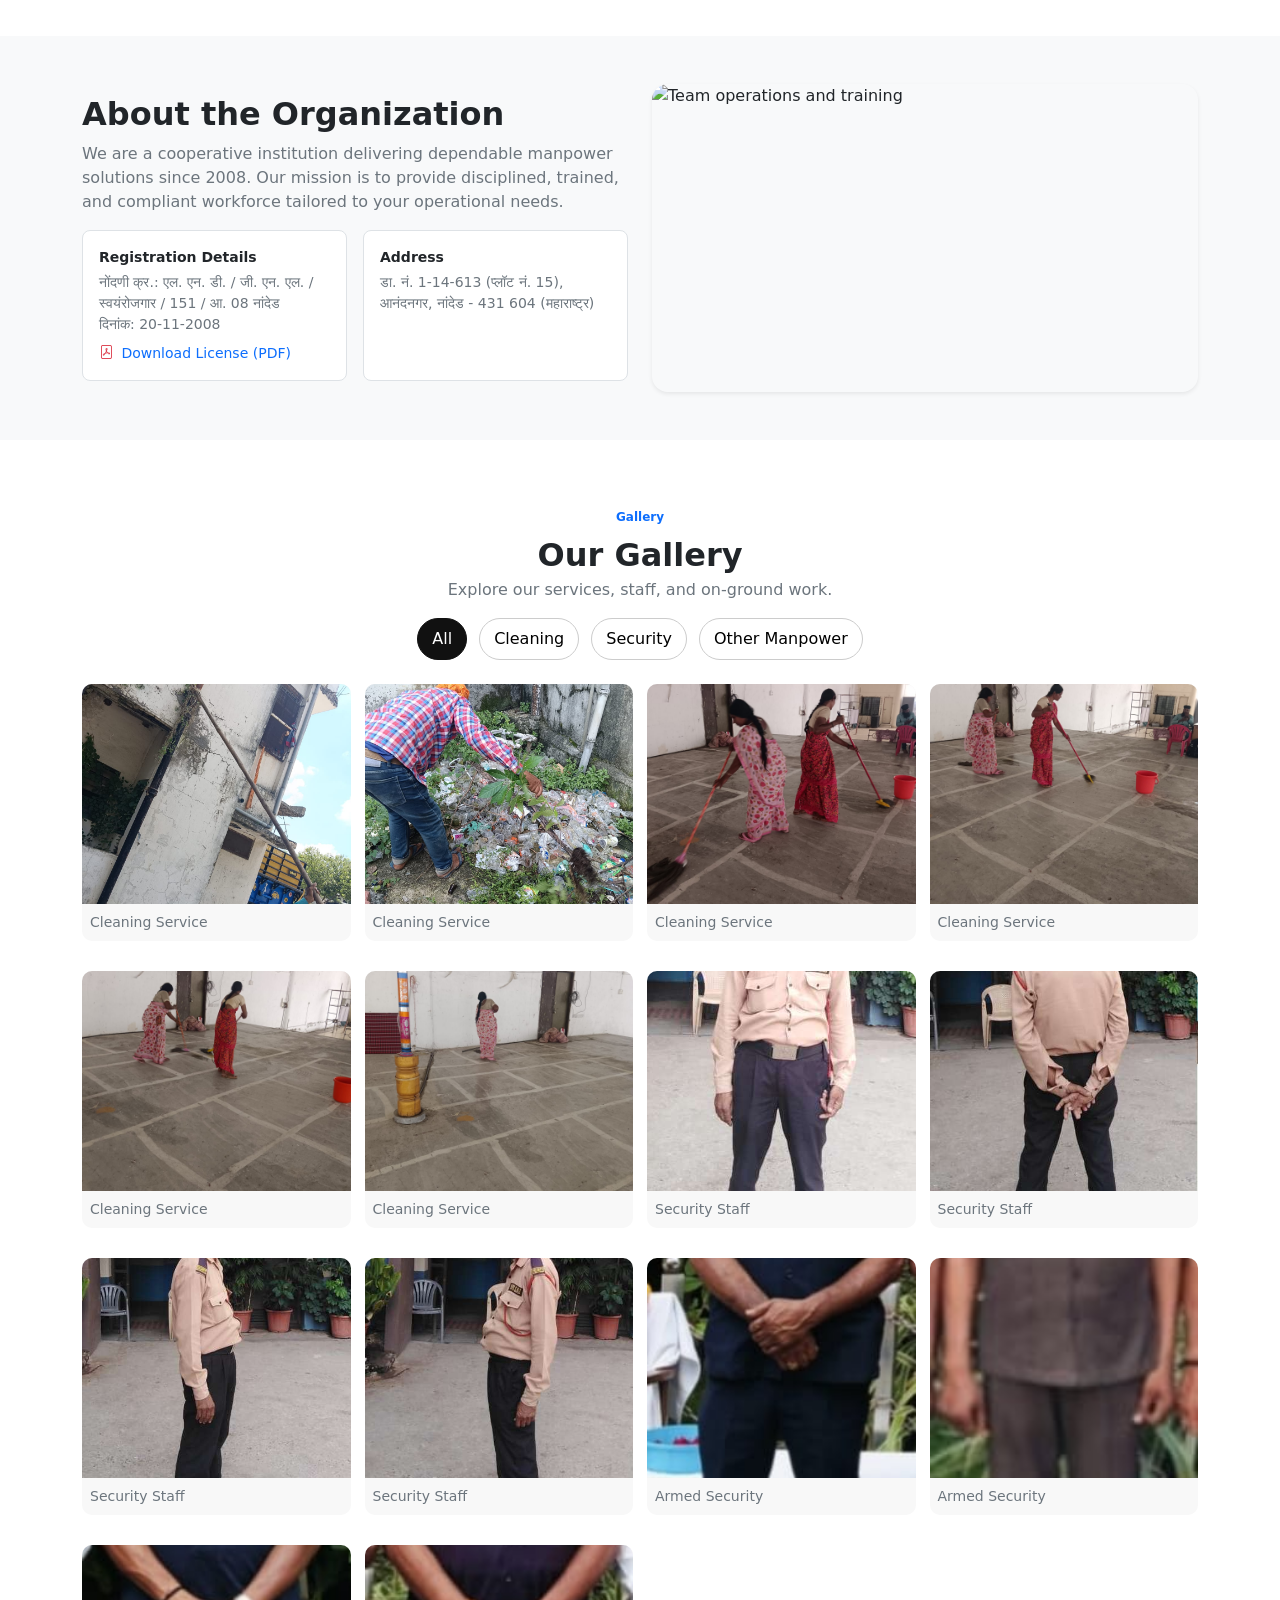
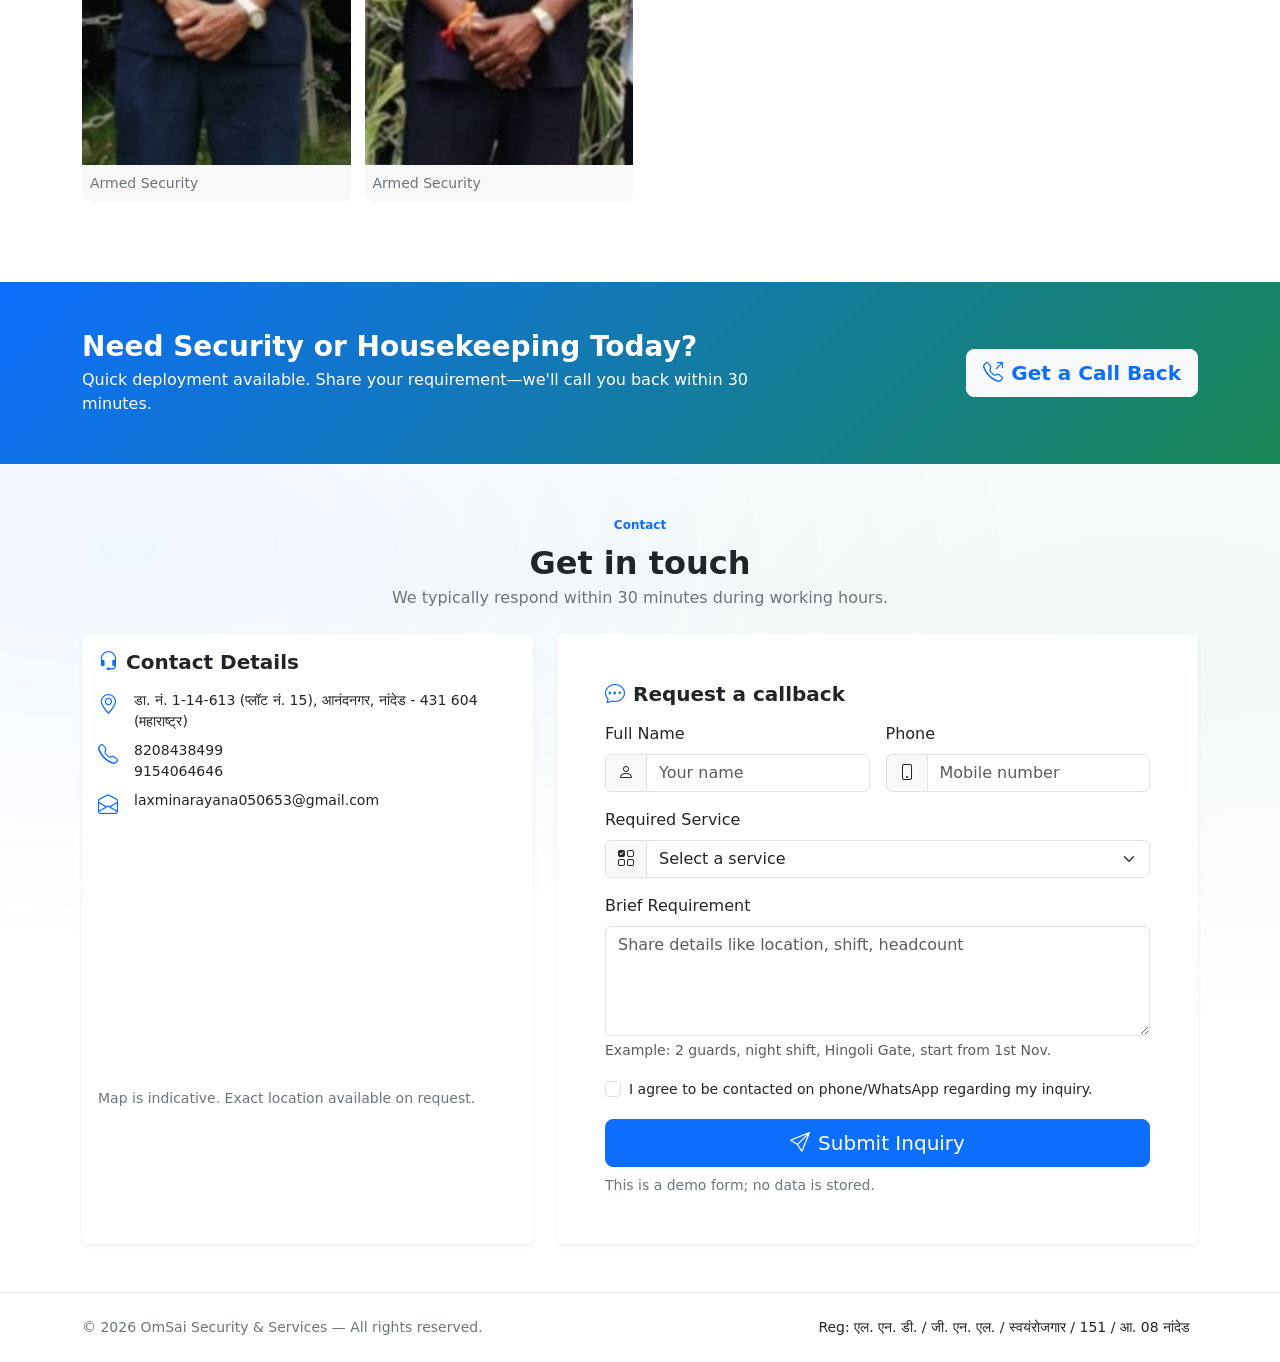
==== commit fb1db821: "Gallery: switch filters to Cleaning/Security/Other Manpower; reassign images to services" ====
--- a/index.html
+++ b/index.html
@@ -250,69 +250,69 @@
         </div>
         <div class="gallery-filters d-flex justify-content-center" role="tablist" aria-label="Gallery Categories">
           <button class="filter-btn is-active" data-filter="all" role="tab" aria-selected="true">All</button>
-          <button class="filter-btn" data-filter="service" role="tab">Service</button>
-          <button class="filter-btn" data-filter="staff" role="tab">Staff</button>
-          <button class="filter-btn" data-filter="work" role="tab">Work</button>
+          <button class="filter-btn" data-filter="cleaning" role="tab">Cleaning</button>
+          <button class="filter-btn" data-filter="security" role="tab">Security</button>
+          <button class="filter-btn" data-filter="other-manpower" role="tab">Other Manpower</button>
         </div>
         <div class="gallery-grid">
-          <!-- Work: cleaning-images -->
-          <figure class="gallery-item" data-category="work">
+          <!-- Cleaning: cleaning-images -->
+          <figure class="gallery-item" data-category="cleaning">
             <img src="assets/images/cleaning-images/WhatsApp Image 2025-10-31 at 11.48.38 AM.jpeg" alt="Cleaning service work" loading="lazy">
             <figcaption class="p-2 small text-secondary">Cleaning Service</figcaption>
           </figure>
-          <figure class="gallery-item" data-category="work">
+          <figure class="gallery-item" data-category="cleaning">
             <img src="assets/images/cleaning-images/WhatsApp Image 2025-10-31 at 11.48.38 AM (1).jpeg" alt="Cleaning service work" loading="lazy">
             <figcaption class="p-2 small text-secondary">Cleaning Service</figcaption>
           </figure>
-          <figure class="gallery-item" data-category="work">
+          <figure class="gallery-item" data-category="cleaning">
             <img src="assets/images/cleaning-images/WhatsApp Image 2025-10-31 at 11.48.39 AM.jpeg" alt="Cleaning service work" loading="lazy">
             <figcaption class="p-2 small text-secondary">Cleaning Service</figcaption>
           </figure>
-          <figure class="gallery-item" data-category="work">
+          <figure class="gallery-item" data-category="cleaning">
             <img src="assets/images/cleaning-images/WhatsApp Image 2025-10-31 at 11.48.39 AM (1).jpeg" alt="Cleaning service work" loading="lazy">
             <figcaption class="p-2 small text-secondary">Cleaning Service</figcaption>
           </figure>
-          <figure class="gallery-item" data-category="work">
+          <figure class="gallery-item" data-category="cleaning">
             <img src="assets/images/cleaning-images/WhatsApp Image 2025-10-31 at 11.48.39 AM (2).jpeg" alt="Cleaning service work" loading="lazy">
             <figcaption class="p-2 small text-secondary">Cleaning Service</figcaption>
           </figure>
-          <figure class="gallery-item" data-category="work">
+          <figure class="gallery-item" data-category="cleaning">
             <img src="assets/images/cleaning-images/WhatsApp Image 2025-10-31 at 11.48.40 AM.jpeg" alt="Cleaning service work" loading="lazy">
             <figcaption class="p-2 small text-secondary">Cleaning Service</figcaption>
           </figure>
 
-          <!-- Staff: Gaurd-uniform-pic -->
-          <figure class="gallery-item" data-category="staff">
+          <!-- Security: Gaurd-uniform-pic -->
+          <figure class="gallery-item" data-category="security">
             <img src="assets/images/Gaurd-uniform-pic/0.jpg" alt="Uniformed security staff" loading="lazy">
             <figcaption class="p-2 small text-secondary">Security Staff</figcaption>
           </figure>
-          <figure class="gallery-item" data-category="staff">
+          <figure class="gallery-item" data-category="security">
             <img src="assets/images/Gaurd-uniform-pic/1.jpg" alt="Uniformed security staff" loading="lazy">
             <figcaption class="p-2 small text-secondary">Security Staff</figcaption>
           </figure>
-          <figure class="gallery-item" data-category="staff">
+          <figure class="gallery-item" data-category="security">
             <img src="assets/images/Gaurd-uniform-pic/2.jpg" alt="Uniformed security staff" loading="lazy">
             <figcaption class="p-2 small text-secondary">Security Staff</figcaption>
           </figure>
-          <figure class="gallery-item" data-category="staff">
+          <figure class="gallery-item" data-category="security">
             <img src="assets/images/Gaurd-uniform-pic/3.jpg" alt="Uniformed security staff" loading="lazy">
             <figcaption class="p-2 small text-secondary">Security Staff</figcaption>
           </figure>
 
-          <!-- Service: gun-man -->
-          <figure class="gallery-item" data-category="service">
+          <!-- Security: gun-man -->
+          <figure class="gallery-item" data-category="security">
             <img src="assets/images/gun-man/WhatsApp Image 2025-10-31 at 2.31.53 PM.jpeg" alt="Armed security service" loading="lazy">
             <figcaption class="p-2 small text-secondary">Armed Security</figcaption>
           </figure>
-          <figure class="gallery-item" data-category="service">
+          <figure class="gallery-item" data-category="security">
             <img src="assets/images/gun-man/WhatsApp Image 2025-10-31 at 2.31.53 PM (1).jpeg" alt="Armed security service" loading="lazy">
             <figcaption class="p-2 small text-secondary">Armed Security</figcaption>
           </figure>
-          <figure class="gallery-item" data-category="service">
+          <figure class="gallery-item" data-category="security">
             <img src="assets/images/gun-man/WhatsApp Image 2025-10-31 at 2.31.53 PM (2).jpeg" alt="Armed security service" loading="lazy">
             <figcaption class="p-2 small text-secondary">Armed Security</figcaption>
           </figure>
-          <figure class="gallery-item" data-category="service">
+          <figure class="gallery-item" data-category="security">
             <img src="assets/images/gun-man/WhatsApp Image 2025-10-31 at 2.31.54 PM.jpeg" alt="Armed security service" loading="lazy">
             <figcaption class="p-2 small text-secondary">Armed Security</figcaption>
           </figure>
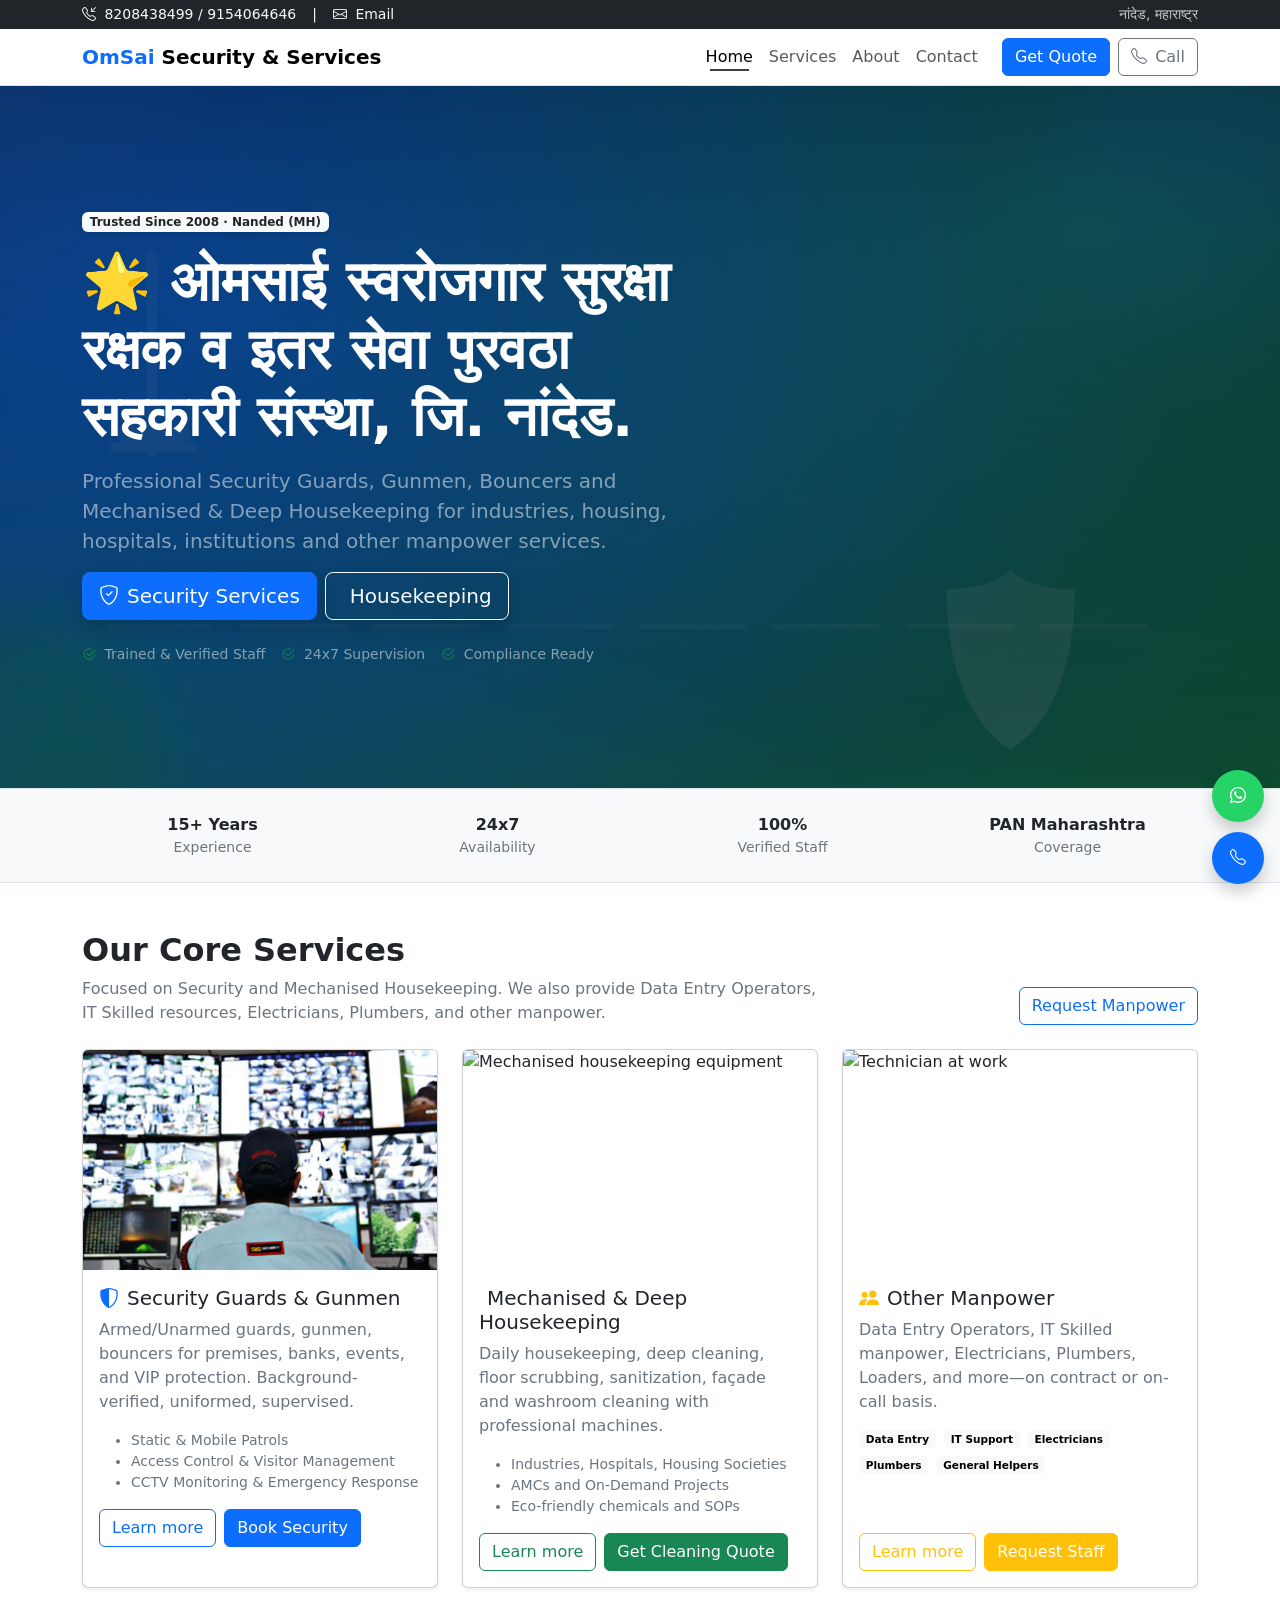
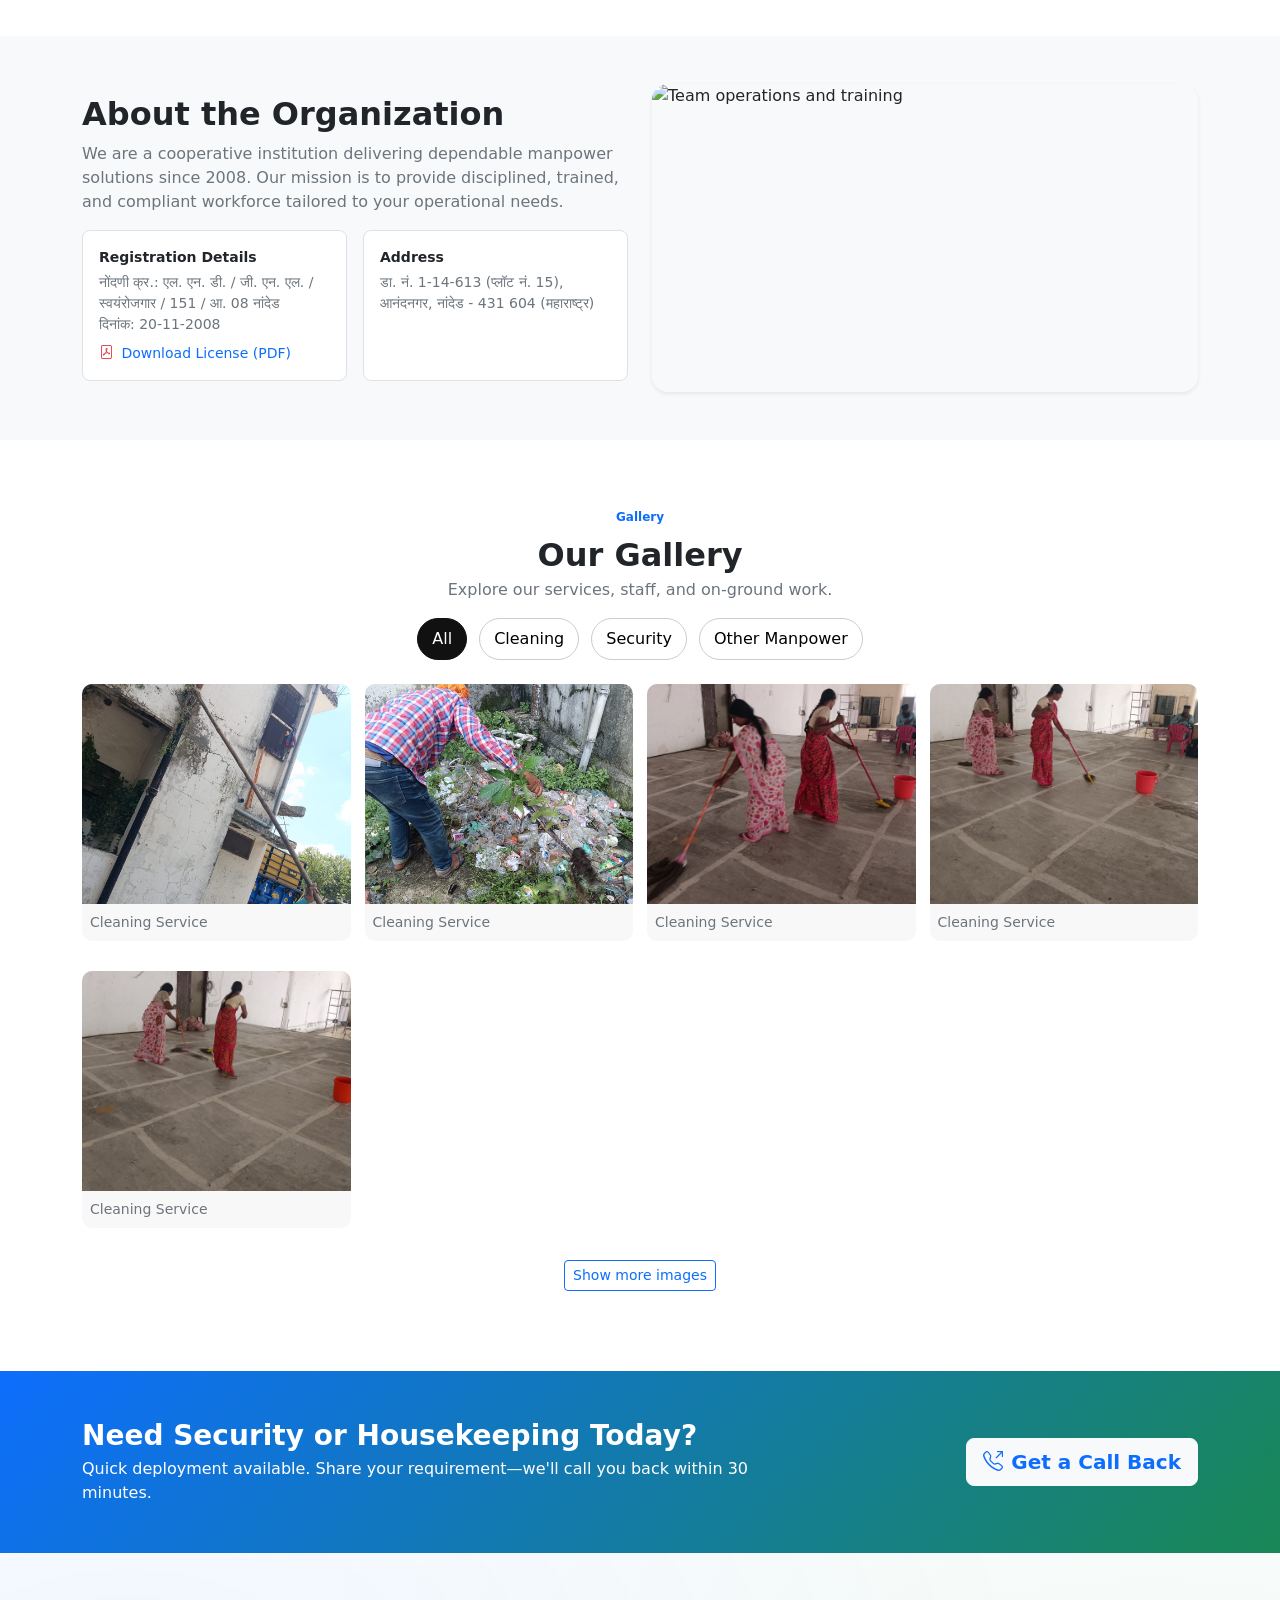
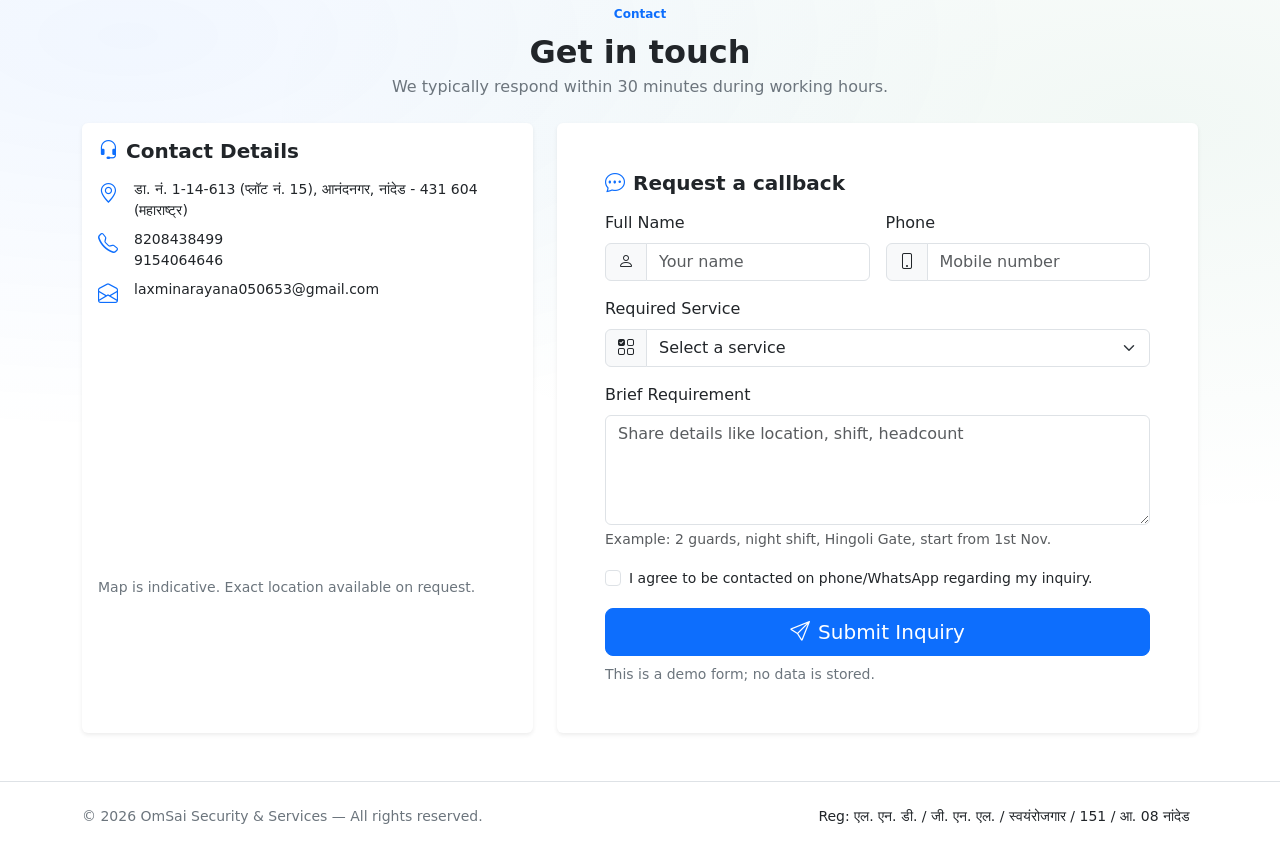
==== commit 084bd55a: "Gallery: limit 'All' to 5 items with 'Show more images' toggle" ====
--- a/index.html
+++ b/index.html
@@ -93,7 +93,7 @@
               🌟 ओमसाई स्वरोजगार सुरक्षा रक्षक व इतर सेवा पुरवठा सहकारी संस्था, जि. नांदेड.
             </h1>
             <p class="lead text-white-50 mt-3">
-              Professional Security Guards, Gunmen, Bouncers and Mechanised & Deep Housekeeping for industries, housing, hospitals, institutions, and events.
+              Professional Security Guards, Gunmen, Bouncers and Mechanised & Deep Housekeeping for industries, housing, hospitals, institutions and other manpower services.
             </p>
             <div class="d-flex flex-wrap gap-2 mt-3">
               <a href="#services" class="btn btn-primary btn-lg shadow"><i class="bi bi-shield-check me-2"></i>Security Services</a>
@@ -317,6 +317,10 @@
             <figcaption class="p-2 small text-secondary">Armed Security</figcaption>
           </figure>
         </div>
+        <div class="text-center my-3">
+          <button type="button" class="btn btn-outline-primary btn-sm gallery-more hidden">Show more images</button>
+        </div>
+        <div class="text-center text-secondary my-3 gallery-empty hidden">No images available.</div>
 
         <!-- Lightbox -->
         <dialog class="lightbox" aria-label="Image preview">
@@ -481,24 +485,55 @@
     <script>
       (function(){
         const buttons = document.querySelectorAll('.filter-btn');
-        const items = document.querySelectorAll('.gallery-item');
+        const items = Array.from(document.querySelectorAll('.gallery-item'));
         const grid = document.querySelector('.gallery-grid');
+        const emptyEl = document.querySelector('.gallery-empty');
+        const moreBtn = document.querySelector('.gallery-more');
         const dlg = document.querySelector('.lightbox');
         const dlgImg = document.querySelector('.lightbox-img');
         const closeBtn = document.querySelector('.lightbox-close');
+        const MAX_ALL = 5;
+        let allExpanded = false;
+
+        function applyFilter(filter){
+          let visibleCount = 0;
+          if (filter === 'all' && !allExpanded) {
+            items.forEach((it, idx) => {
+              const show = idx < MAX_ALL;
+              it.classList.toggle('hidden', !show);
+              if (show) visibleCount++;
+            });
+            if (moreBtn) moreBtn.classList.toggle('hidden', items.length <= MAX_ALL);
+          } else {
+            items.forEach(it => {
+              const show = filter === 'all' || it.dataset.category === filter;
+              it.classList.toggle('hidden', !show);
+              if (show) visibleCount++;
+            });
+            if (moreBtn) moreBtn.classList.add('hidden');
+          }
+          if (emptyEl) emptyEl.classList.toggle('hidden', visibleCount > 0);
+        }
 
         if (buttons.length) {
           buttons.forEach(btn => btn.addEventListener('click', () => {
             buttons.forEach(b => b.classList.remove('is-active'));
             btn.classList.add('is-active');
             const f = btn.dataset.filter;
-            const currentItems = document.querySelectorAll('.gallery-item');
-            currentItems.forEach(it => {
-              const show = f === 'all' || it.dataset.category === f;
-              it.classList.toggle('hidden', !show);
-            });
+            if (f !== 'all') { allExpanded = false; }
+            applyFilter(f);
           }));
         }
+
+        if (moreBtn) {
+          moreBtn.addEventListener('click', () => {
+            allExpanded = true;
+            applyFilter('all');
+          });
+        }
+
+        // Initial state
+        applyFilter('all');
 
         if (grid) {
           grid.addEventListener('click', function(e){
@@ -522,3 +557,4 @@
 </html>
 
 
+
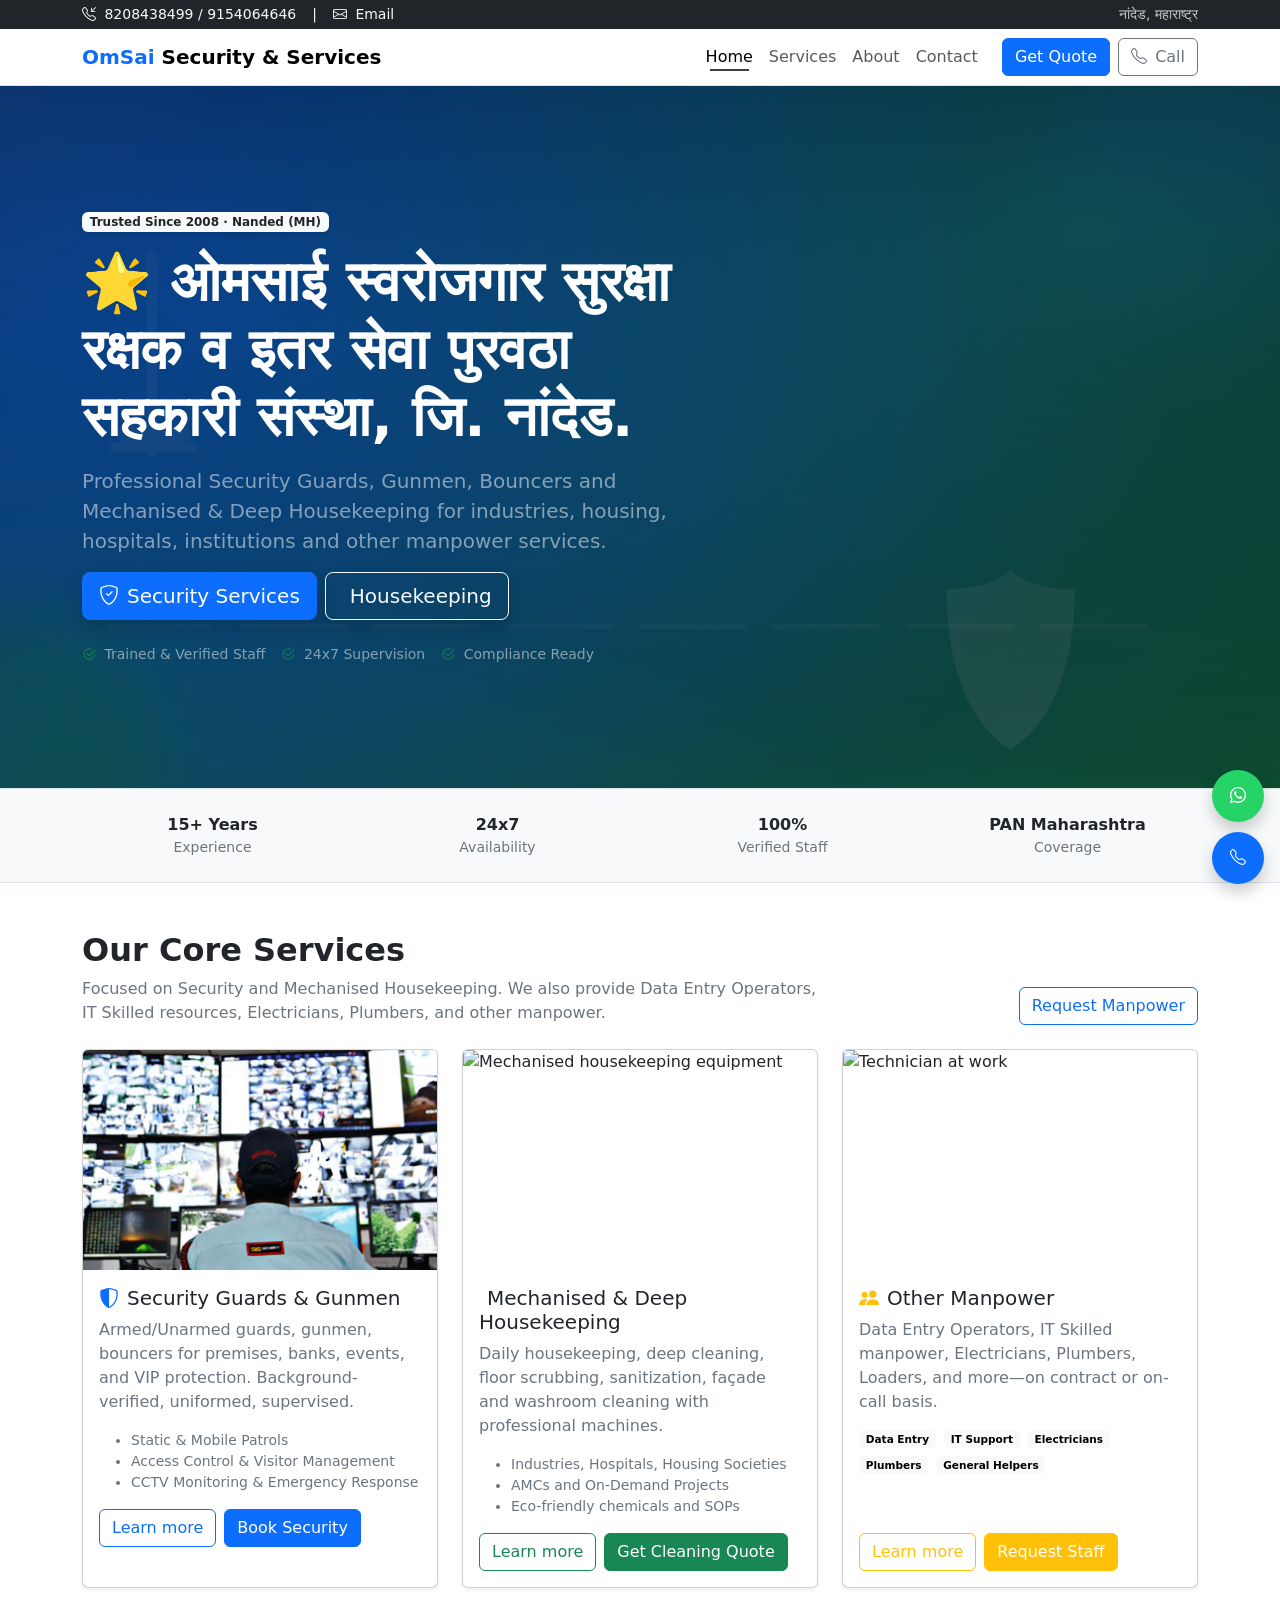
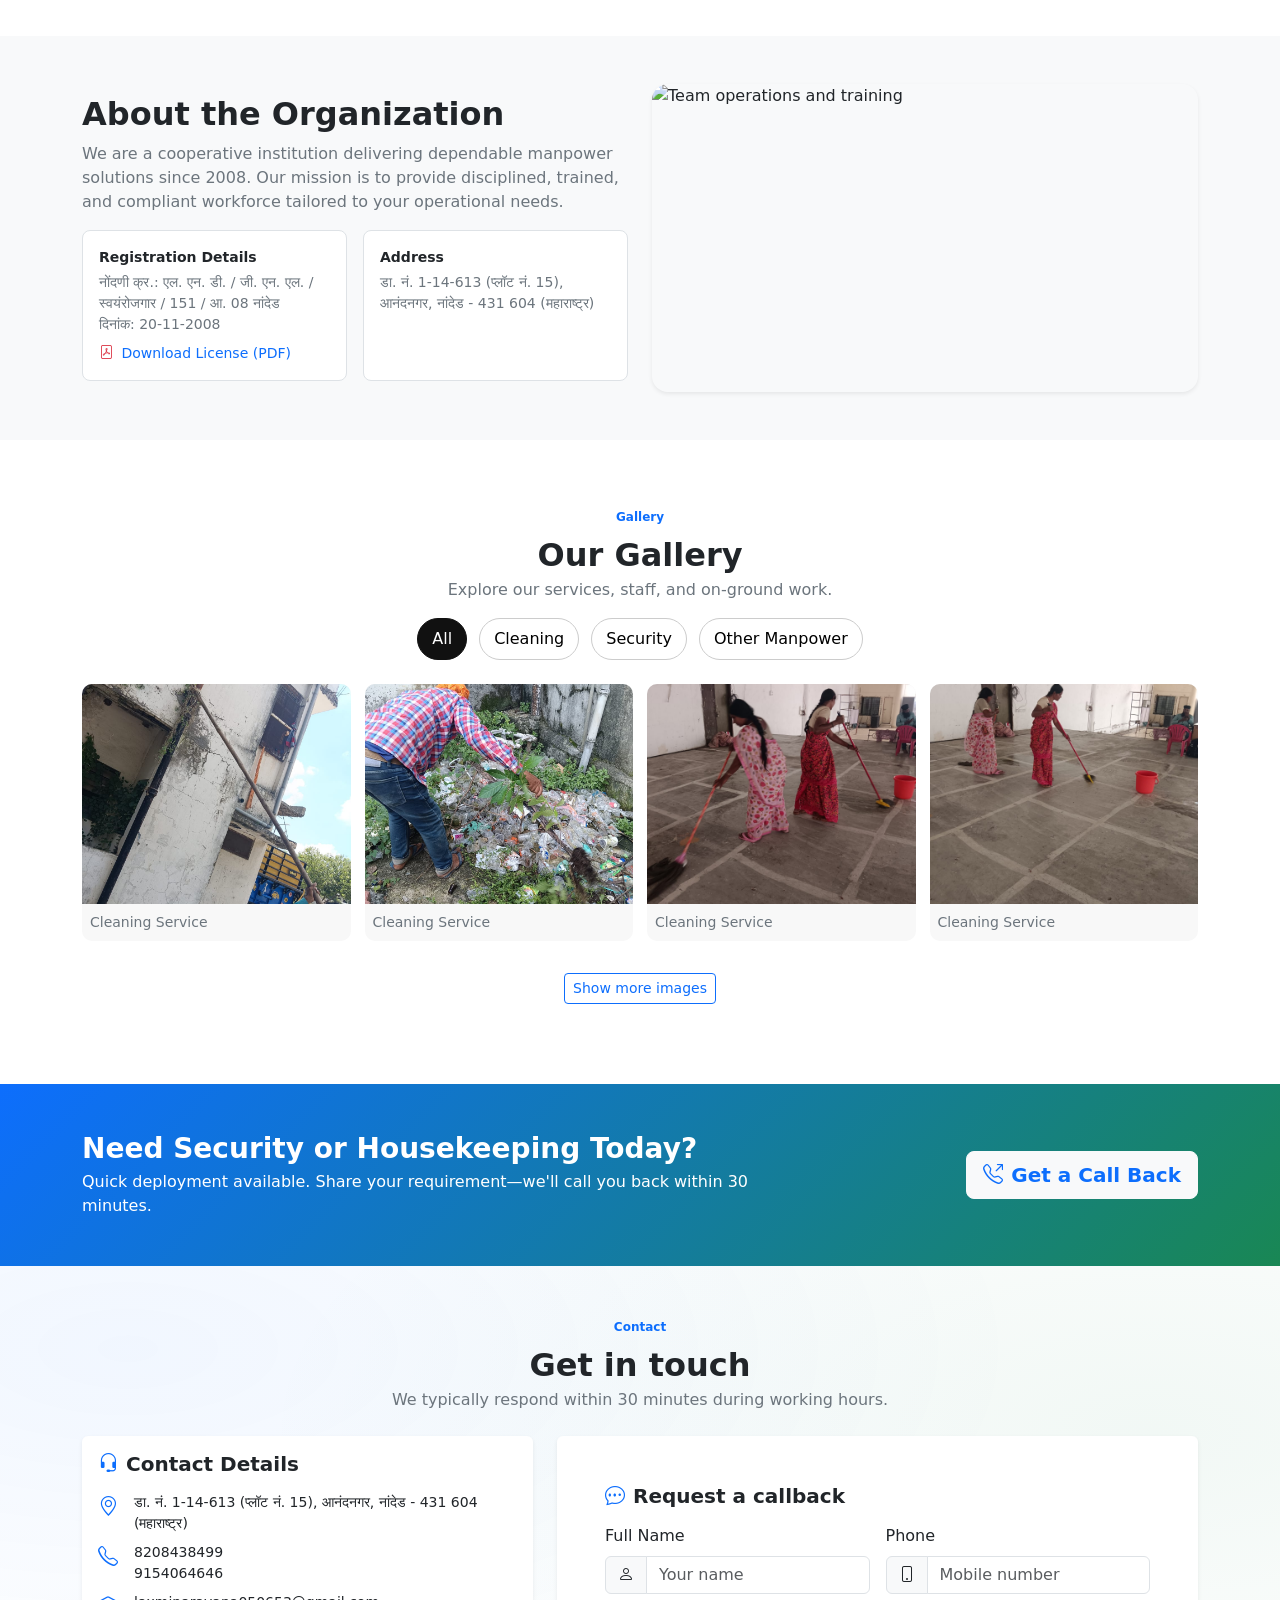
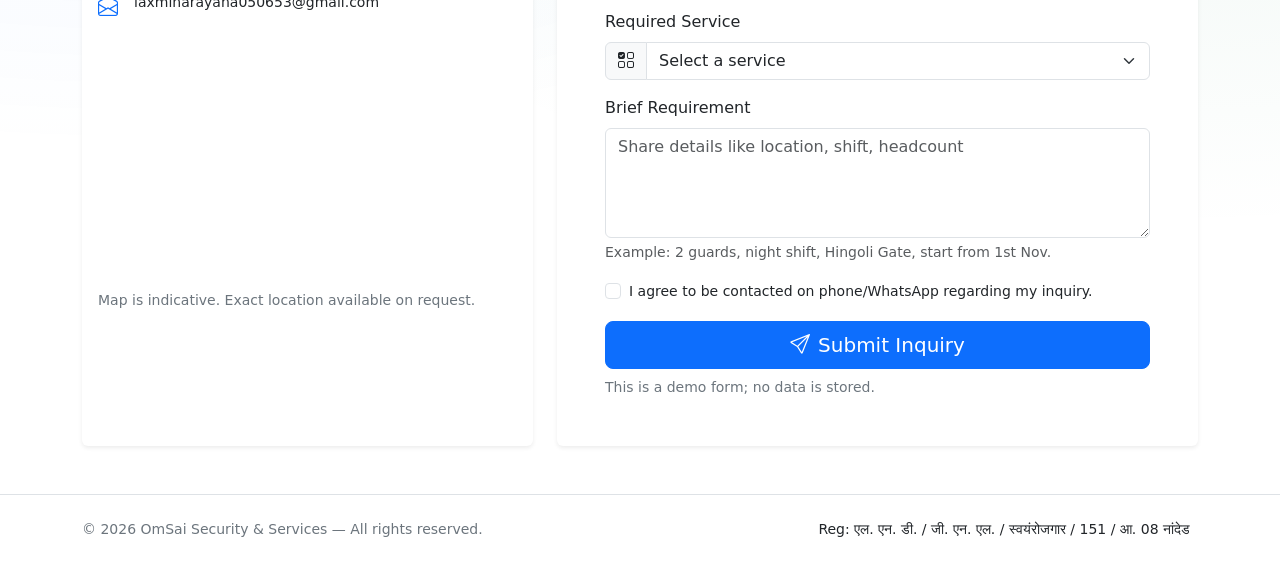
==== commit 165edf76: "Gallery: limit All view to 4 images (was 5)" ====
--- a/index.html
+++ b/index.html
@@ -492,7 +492,7 @@
         const dlg = document.querySelector('.lightbox');
         const dlgImg = document.querySelector('.lightbox-img');
         const closeBtn = document.querySelector('.lightbox-close');
-        const MAX_ALL = 5;
+        const MAX_ALL = 4;
         let allExpanded = false;
 
         function applyFilter(filter){
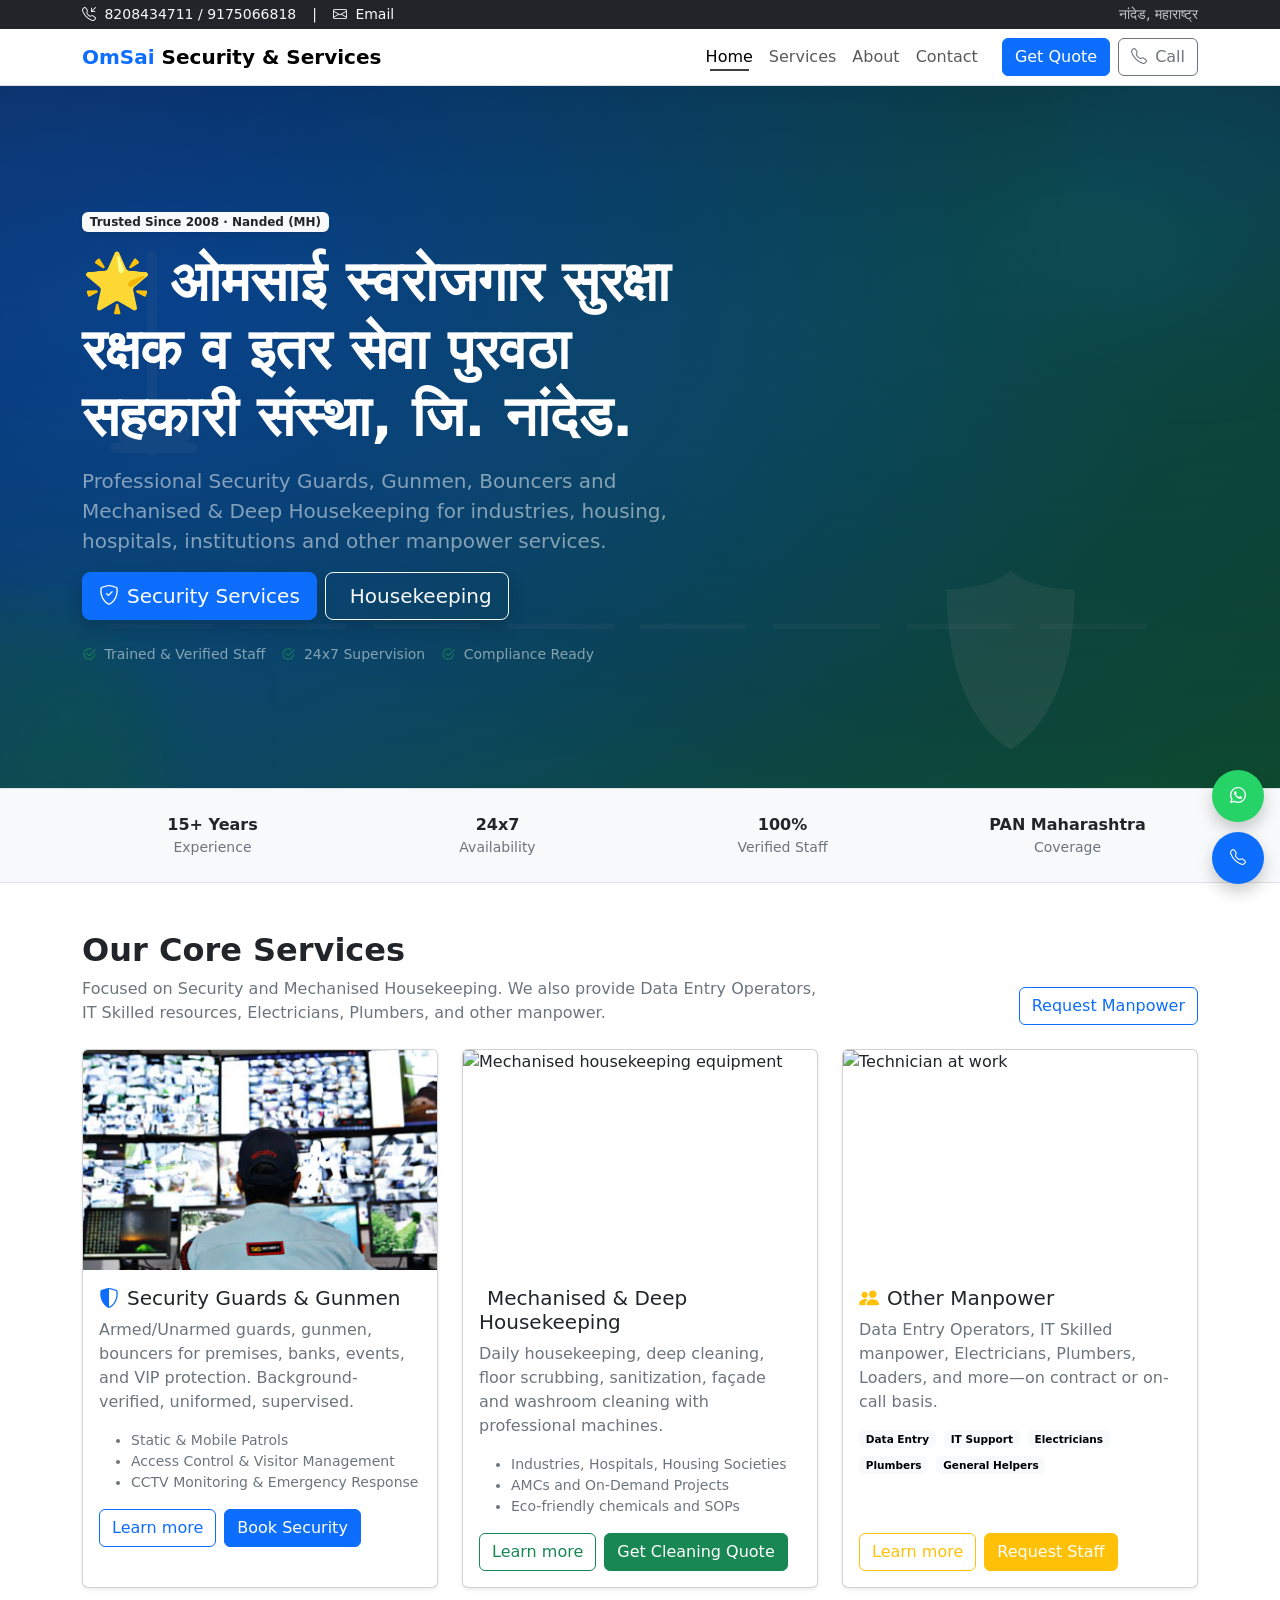
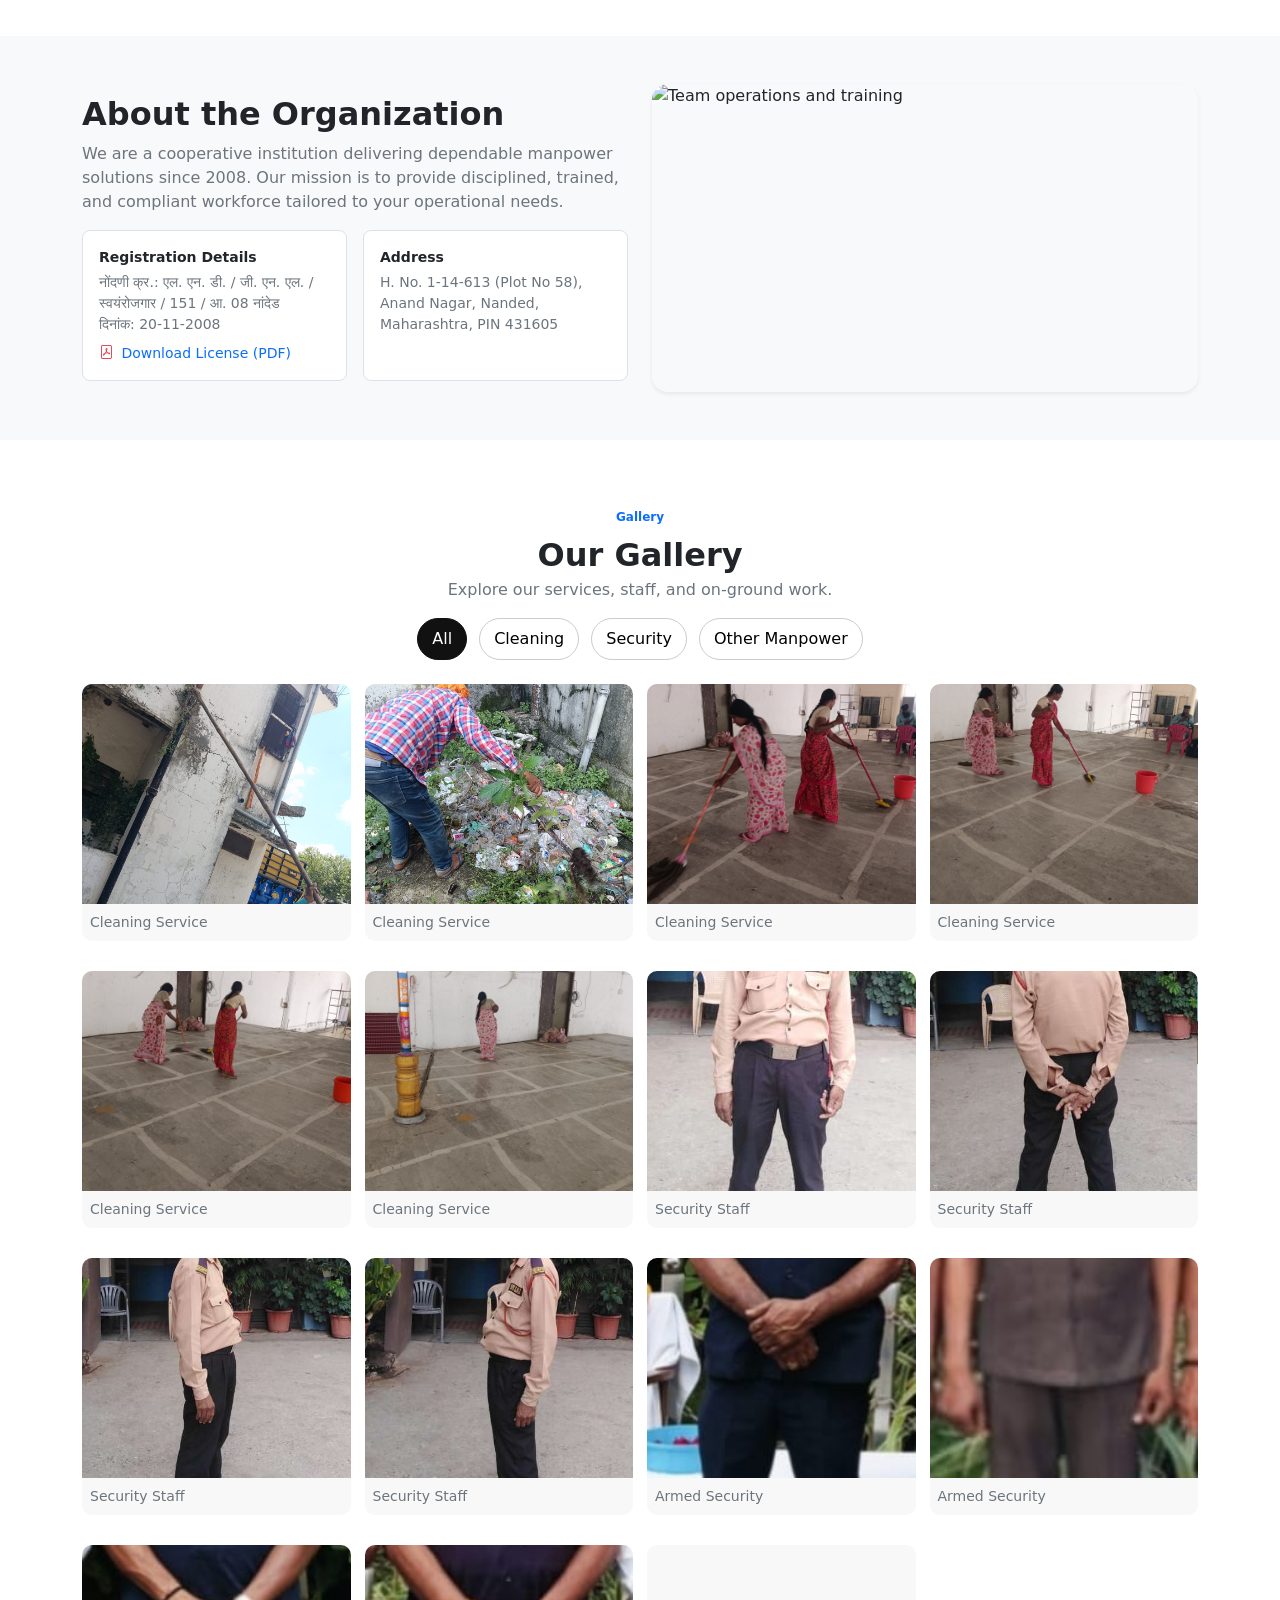
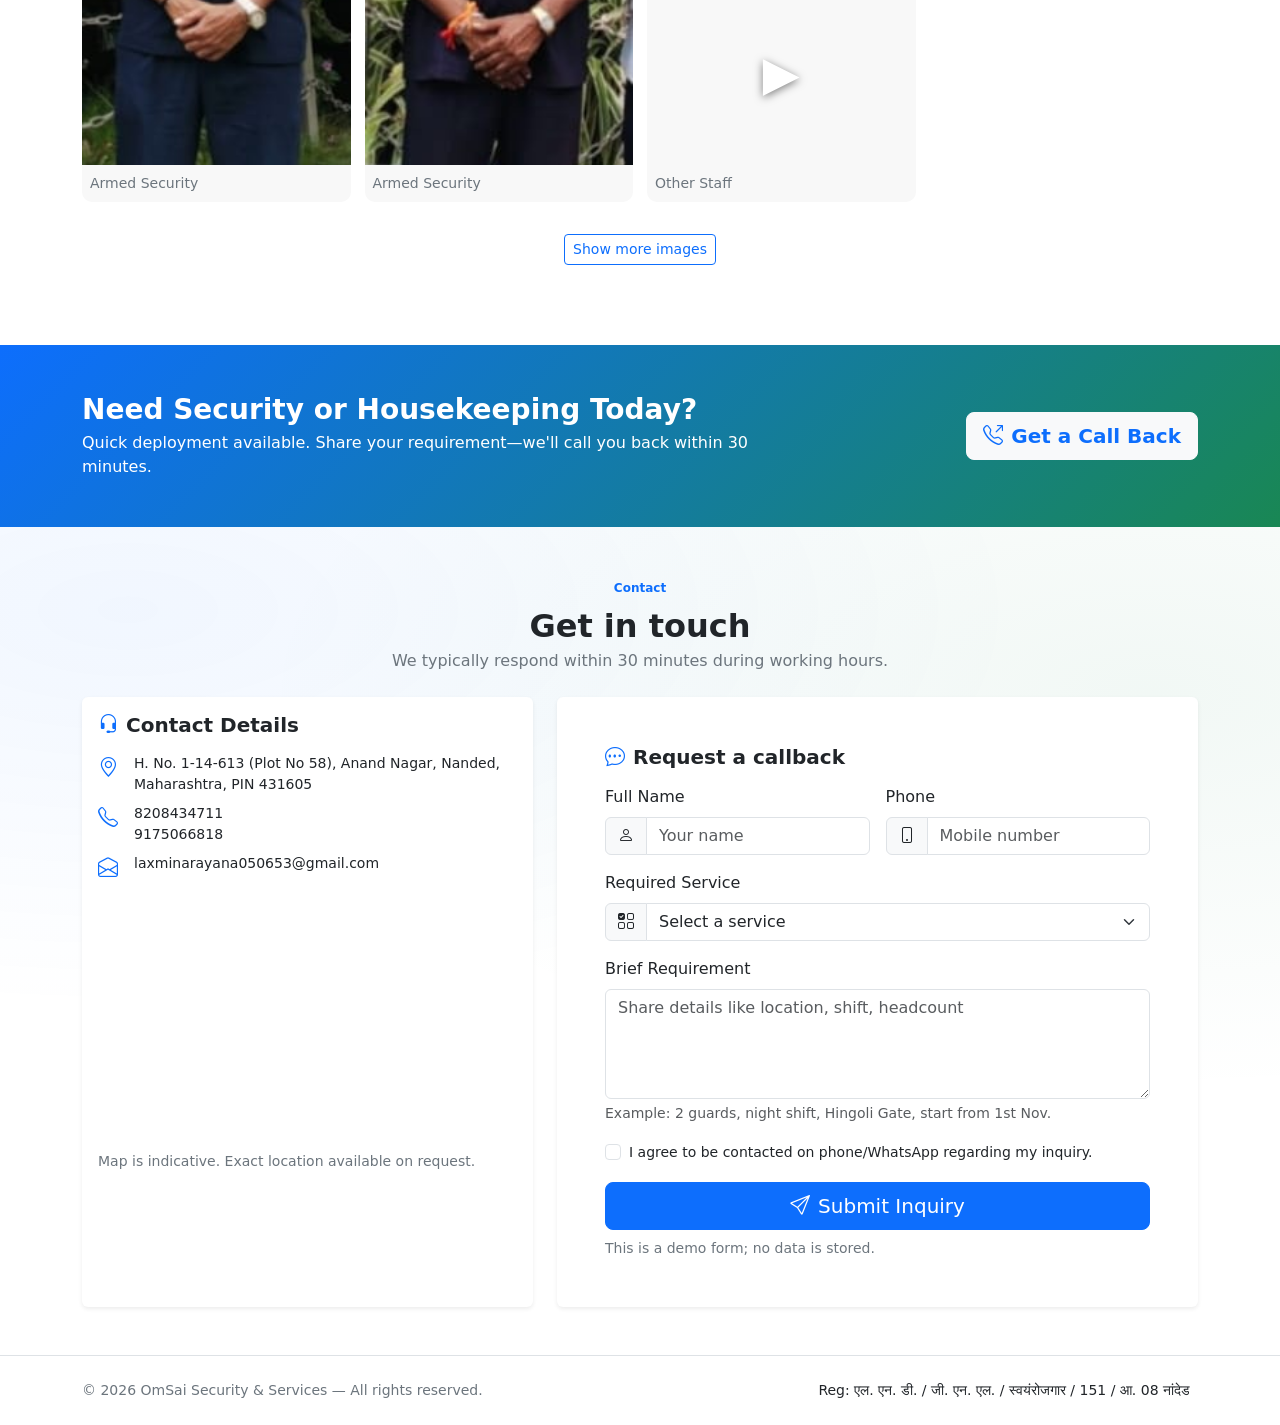
==== commit 263dc6f8: "Update address, phone numbers and add other staff gallery images and video" ====
--- a/index.html
+++ b/index.html
@@ -27,12 +27,16 @@
       .filter-btn { padding:8px 14px; border:1px solid #ccc; background:#fff; border-radius:999px; cursor:pointer; }
       .filter-btn.is-active { background:#111; color:#fff; border-color:#111; }
       .gallery-grid { display:grid; grid-template-columns:repeat(auto-fill, minmax(220px, 1fr)); gap:14px; }
-      .gallery-item { overflow:hidden; border-radius:10px; background:#f8f8f8; }
-      .gallery-item img { width:100%; height:220px; object-fit:cover; display:block; transition:transform .25s ease; }
-      .gallery-item:hover img { transform:scale(1.04); }
+      .gallery-item { overflow:hidden; border-radius:10px; background:#f8f8f8; position:relative; }
+      .gallery-item img, .gallery-item video { width:100%; height:220px; object-fit:cover; display:block; transition:transform .25s ease; }
+      .gallery-item:hover img, .gallery-item:hover video { transform:scale(1.04); }
+      .gallery-item-video { cursor:pointer; }
+      .gallery-item-video::after { content:'▶'; position:absolute; top:50%; left:50%; transform:translate(-50%,-50%); font-size:48px; color:#fff; text-shadow:0 2px 8px rgba(0,0,0,.5); pointer-events:none; z-index:1; }
+      .gallery-item-video video { position:relative; z-index:0; }
       .lightbox { width:min(92vw, 1000px); border:none; padding:0; }
       .lightbox::backdrop { background:rgba(0,0,0,.7); }
       .lightbox-img { width:100%; height:auto; display:block; }
+      .lightbox-video { width:100%; height:auto; display:block; }
       .lightbox-close { position:absolute; top:10px; right:14px; background:#000; color:#fff; border:none; border-radius:50%; width:36px; height:36px; cursor:pointer; }
       .hidden { display:none !important; }
     </style>
@@ -42,7 +46,7 @@
     <div class="bg-dark text-light small py-1">
       <div class="container d-flex flex-wrap justify-content-between align-items-center gap-2">
         <div class="d-flex align-items-center gap-3">
-          <span><i class="bi bi-telephone-inbound me-1"></i> 8208438499 / 9154064646</span>
+          <span><i class="bi bi-telephone-inbound me-1"></i> 8208434711 / 9175066818</span>
           <span class="d-none d-sm-inline">|</span>
           <a class="link-light text-decoration-none" href="mailto:laxminarayana050653@gmail.com"><i class="bi bi-envelope me-1"></i> Email</a>
         </div>
@@ -77,7 +81,7 @@
           </ul>
           <div class="d-flex gap-2 ms-lg-3 mt-3 mt-lg-0">
             <a href="#contact" class="btn btn-primary">Get Quote</a>
-            <a href="tel:+918208438499" class="btn btn-outline-secondary d-none d-lg-inline-flex"><i class="bi bi-telephone me-2"></i>Call</a>
+            <a href="tel:+918208434711" class="btn btn-outline-secondary d-none d-lg-inline-flex"><i class="bi bi-telephone me-2"></i>Call</a>
           </div>
         </div>
       </div>
@@ -226,7 +230,7 @@
               <div class="col-sm-6">
                 <div class="p-3 rounded-3 bg-white border h-100">
                   <div class="fw-semibold">Address</div>
-                  <div class="text-secondary mt-1">डा. नं. 1-14-613 (प्लॉट नं. 15), आनंदनगर, नांदेड - 431 604 (महाराष्ट्र)</div>
+                  <div class="text-secondary mt-1">H. No. 1-14-613 (Plot No 58), Anand Nagar, Nanded, Maharashtra, PIN 431605</div>
                 </div>
               </div>
             </div>
@@ -316,6 +320,68 @@
             <img src="assets/images/gun-man/WhatsApp Image 2025-10-31 at 2.31.54 PM.jpeg" alt="Armed security service" loading="lazy">
             <figcaption class="p-2 small text-secondary">Armed Security</figcaption>
           </figure>
+
+          <!-- Other Manpower: otherstaff -->
+          <figure class="gallery-item gallery-item-video" data-category="other-manpower">
+            <video src="assets/images/otherstaff/WhatsApp Video 2025-11-01 at 2.53.06 PM.mp4" muted></video>
+            <figcaption class="p-2 small text-secondary">Other Staff</figcaption>
+          </figure>
+          <figure class="gallery-item" data-category="other-manpower">
+            <img src="assets/images/otherstaff/WhatsApp Image 2025-11-01 at 2.53.06 PM.jpeg" alt="Other staff work" loading="lazy">
+            <figcaption class="p-2 small text-secondary">Other Staff</figcaption>
+          </figure>
+          <figure class="gallery-item" data-category="other-manpower">
+            <img src="assets/images/otherstaff/WhatsApp Image 2025-11-01 at 2.53.07 PM.jpeg" alt="Other staff work" loading="lazy">
+            <figcaption class="p-2 small text-secondary">Other Staff</figcaption>
+          </figure>
+          <figure class="gallery-item" data-category="other-manpower">
+            <img src="assets/images/otherstaff/WhatsApp Image 2025-11-01 at 2.53.08 PM.jpeg" alt="Other staff work" loading="lazy">
+            <figcaption class="p-2 small text-secondary">Other Staff</figcaption>
+          </figure>
+          <figure class="gallery-item" data-category="other-manpower">
+            <img src="assets/images/otherstaff/WhatsApp Image 2025-11-01 at 2.53.09 PM.jpeg" alt="Other staff work" loading="lazy">
+            <figcaption class="p-2 small text-secondary">Other Staff</figcaption>
+          </figure>
+          <figure class="gallery-item" data-category="other-manpower">
+            <img src="assets/images/otherstaff/WhatsApp Image 2025-11-01 at 2.53.09 PM (1).jpeg" alt="Other staff work" loading="lazy">
+            <figcaption class="p-2 small text-secondary">Other Staff</figcaption>
+          </figure>
+          <figure class="gallery-item" data-category="other-manpower">
+            <img src="assets/images/otherstaff/WhatsApp Image 2025-11-01 at 2.53.10 PM.jpeg" alt="Other staff work" loading="lazy">
+            <figcaption class="p-2 small text-secondary">Other Staff</figcaption>
+          </figure>
+          <figure class="gallery-item" data-category="other-manpower">
+            <img src="assets/images/otherstaff/WhatsApp Image 2025-11-01 at 2.53.10 PM (1).jpeg" alt="Other staff work" loading="lazy">
+            <figcaption class="p-2 small text-secondary">Other Staff</figcaption>
+          </figure>
+          <figure class="gallery-item" data-category="other-manpower">
+            <img src="assets/images/otherstaff/WhatsApp Image 2025-11-01 at 2.53.10 PM (2).jpeg" alt="Other staff work" loading="lazy">
+            <figcaption class="p-2 small text-secondary">Other Staff</figcaption>
+          </figure>
+          <figure class="gallery-item" data-category="other-manpower">
+            <img src="assets/images/otherstaff/WhatsApp Image 2025-11-01 at 2.53.10 PM (3).jpeg" alt="Other staff work" loading="lazy">
+            <figcaption class="p-2 small text-secondary">Other Staff</figcaption>
+          </figure>
+          <figure class="gallery-item" data-category="other-manpower">
+            <img src="assets/images/otherstaff/WhatsApp Image 2025-11-01 at 2.53.11 PM.jpeg" alt="Other staff work" loading="lazy">
+            <figcaption class="p-2 small text-secondary">Other Staff</figcaption>
+          </figure>
+          <figure class="gallery-item" data-category="other-manpower">
+            <img src="assets/images/otherstaff/WhatsApp Image 2025-11-01 at 2.53.11 PM (1).jpeg" alt="Other staff work" loading="lazy">
+            <figcaption class="p-2 small text-secondary">Other Staff</figcaption>
+          </figure>
+          <figure class="gallery-item" data-category="other-manpower">
+            <img src="assets/images/otherstaff/WhatsApp Image 2025-11-01 at 2.53.11 PM (2).jpeg" alt="Other staff work" loading="lazy">
+            <figcaption class="p-2 small text-secondary">Other Staff</figcaption>
+          </figure>
+          <figure class="gallery-item" data-category="other-manpower">
+            <img src="assets/images/otherstaff/WhatsApp Image 2025-11-01 at 2.53.12 PM.jpeg" alt="Other staff work" loading="lazy">
+            <figcaption class="p-2 small text-secondary">Other Staff</figcaption>
+          </figure>
+          <figure class="gallery-item" data-category="other-manpower">
+            <img src="assets/images/otherstaff/WhatsApp Image 2025-11-01 at 2.53.12 PM (1).jpeg" alt="Other staff work" loading="lazy">
+            <figcaption class="p-2 small text-secondary">Other Staff</figcaption>
+          </figure>
         </div>
         <div class="text-center my-3">
           <button type="button" class="btn btn-outline-primary btn-sm gallery-more hidden">Show more images</button>
@@ -323,8 +389,9 @@
         <div class="text-center text-secondary my-3 gallery-empty hidden">No images available.</div>
 
         <!-- Lightbox -->
-        <dialog class="lightbox" aria-label="Image preview">
+        <dialog class="lightbox" aria-label="Media preview">
           <img class="lightbox-img" alt="">
+          <video class="lightbox-video hidden" controls></video>
           <button class="lightbox-close" aria-label="Close">×</button>
         </dialog>
       </div>
@@ -361,13 +428,13 @@
                 <ul class="list-unstyled list-contacts small mb-4">
                   <li class="d-flex gap-3 align-items-start">
                     <i class="bi bi-geo-alt text-primary fs-5"></i>
-                    <span>डा. नं. 1-14-613 (प्लॉट नं. 15), आनंदनगर, नांदेड - 431 604 (महाराष्ट्र)</span>
+                    <span>H. No. 1-14-613 (Plot No 58), Anand Nagar, Nanded, Maharashtra, PIN 431605</span>
                   </li>
                   <li class="d-flex gap-3 align-items-start mt-2">
                     <i class="bi bi-telephone text-primary fs-5"></i>
                     <span>
-                      <a href="tel:+918208438499" class="text-decoration-none">8208438499</a><br>
-                      <a href="tel:+919154064646" class="text-decoration-none">9154064646</a>
+                      <a href="tel:+918208434711" class="text-decoration-none">8208434711</a><br>
+                      <a href="tel:+919175066818" class="text-decoration-none">9175066818</a>
                     </span>
                   </li>
                   <li class="d-flex gap-3 align-items-start mt-2">
@@ -376,7 +443,7 @@
                   </li>
                 </ul>
                 <div class="ratio ratio-16x9 rounded-3 overflow-hidden">
-                  <iframe title="Nanded location" loading="lazy" referrerpolicy="no-referrer-when-downgrade" src="https://www.google.com/maps?q=Nanded%2C%20Maharashtra&output=embed"></iframe>
+                  <iframe title="Nanded location" loading="lazy" referrerpolicy="no-referrer-when-downgrade" src="https://www.google.com/maps?q=Anand+Nagar%2C+Nanded%2C+Maharashtra&output=embed"></iframe>
                 </div>
                 <div class="small text-secondary mt-2">Map is indicative. Exact location available on request.</div>
               </div>
@@ -461,10 +528,10 @@
 
     <!-- Floating Contact Buttons -->
     <div class="floating-contact">
-      <a class="fab whatsapp" href="https://wa.me/918208438499" target="_blank" rel="noopener" aria-label="WhatsApp">
+      <a class="fab whatsapp" href="https://wa.me/918208434711" target="_blank" rel="noopener" aria-label="WhatsApp">
         <i class="bi bi-whatsapp"></i>
       </a>
-      <a class="fab call" href="tel:+918208438499" aria-label="Call">
+      <a class="fab call" href="tel:+918208434711" aria-label="Call">
         <i class="bi bi-telephone"></i>
       </a>
     </div>
@@ -491,8 +558,9 @@
         const moreBtn = document.querySelector('.gallery-more');
         const dlg = document.querySelector('.lightbox');
         const dlgImg = document.querySelector('.lightbox-img');
+        const dlgVideo = document.querySelector('.lightbox-video');
         const closeBtn = document.querySelector('.lightbox-close');
-        const MAX_ALL = 4;
+        const MAX_ALL = 15;
         let allExpanded = false;
 
         function applyFilter(filter){
@@ -538,18 +606,40 @@
         if (grid) {
           grid.addEventListener('click', function(e){
             const img = e.target.closest('img');
-            if (!img) return;
-            dlgImg.src = img.getAttribute('src');
-            dlgImg.alt = img.getAttribute('alt') || '';
-            if (typeof dlg.showModal === 'function') {
-              dlg.showModal();
+            const vid = e.target.closest('video');
+            if (img) {
+              dlgImg.src = img.getAttribute('src');
+              dlgImg.alt = img.getAttribute('alt') || '';
+              dlgImg.classList.remove('hidden');
+              dlgVideo.classList.add('hidden');
+              if (typeof dlg.showModal === 'function') {
+                dlg.showModal();
+              }
+            } else if (vid) {
+              dlgVideo.src = vid.getAttribute('src');
+              dlgVideo.classList.remove('hidden');
+              dlgImg.classList.add('hidden');
+              if (typeof dlg.showModal === 'function') {
+                dlg.showModal();
+              }
+              dlgVideo.play();
             }
           });
         }
 
         if (closeBtn && dlg) {
-          closeBtn.addEventListener('click', () => dlg.close());
-          dlg.addEventListener('click', e => { if (e.target === dlg) dlg.close(); });
+          closeBtn.addEventListener('click', () => {
+            dlgVideo.pause();
+            dlgVideo.src = '';
+            dlg.close();
+          });
+          dlg.addEventListener('click', e => { 
+            if (e.target === dlg) {
+              dlgVideo.pause();
+              dlgVideo.src = '';
+              dlg.close();
+            }
+          });
         }
       })();
     </script>
